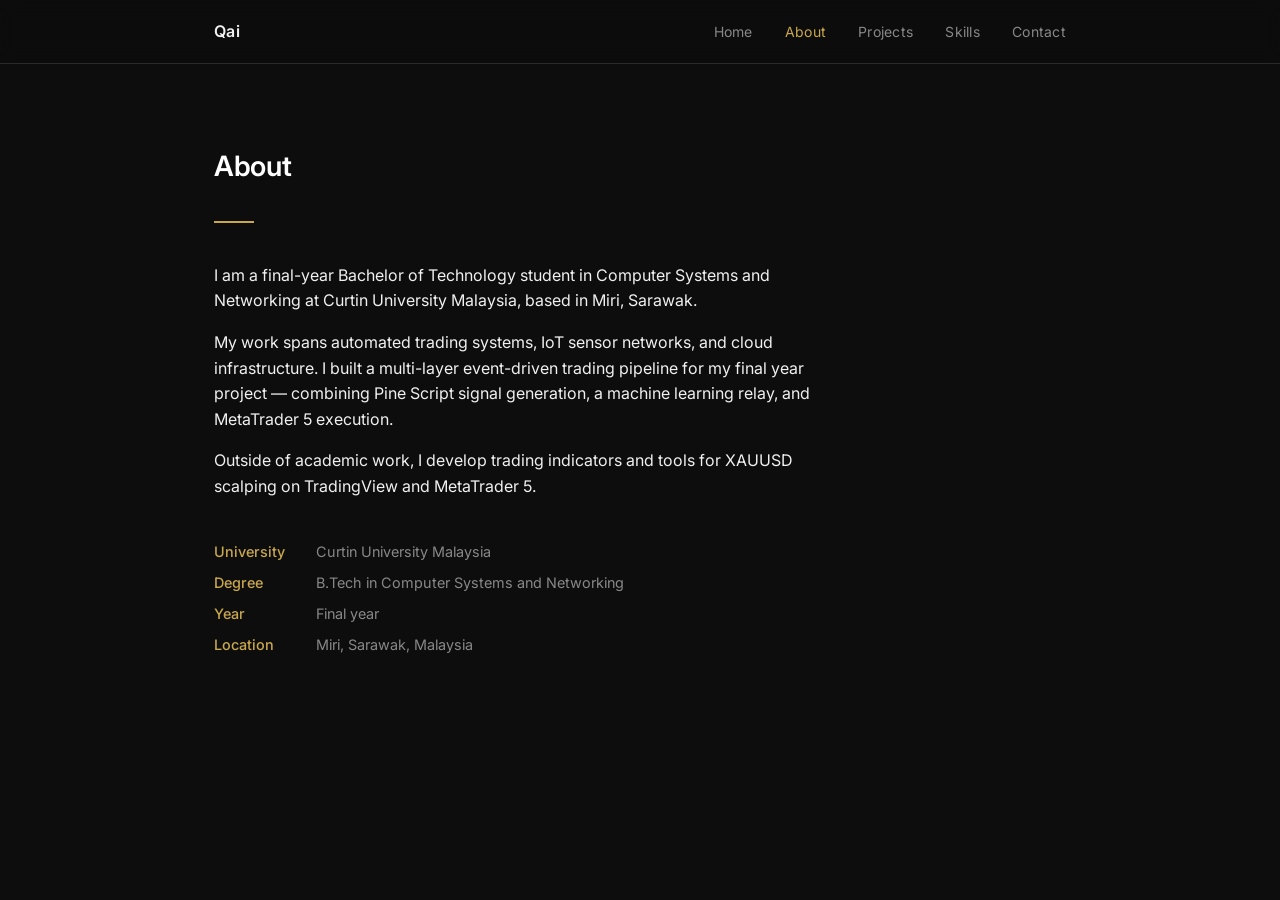
==== about.html @ 2ac7adb0 "feat: add JS behavior and all five HTML pages - main.js: page fade-in on load, active nav link highl" ====
<!DOCTYPE html>
<html lang="en">
<head>
  <meta charset="UTF-8">
  <meta name="viewport" content="width=device-width, initial-scale=1.0">
  <title>About — Qai</title>
  <link rel="stylesheet" href="css/style.css">
</head>
<body>
  <nav>
    <div class="container">
      <a href="index.html" class="nav-logo">Qai</a>
      <ul class="nav-links">
        <li><a href="index.html">Home</a></li>
        <li><a href="about.html">About</a></li>
        <li><a href="projects.html">Projects</a></li>
        <li><a href="skills.html">Skills</a></li>
        <li><a href="contact.html">Contact</a></li>
      </ul>
    </div>
  </nav>

  <main class="page">
    <div class="container">
      <h2>About</h2>
      <div class="divider"></div>
      <div class="about-content">
        <p>I am a final-year Bachelor of Technology student in Computer Systems and Networking at Curtin University Malaysia, based in Miri, Sarawak.</p>
        <p>My work spans automated trading systems, IoT sensor networks, and cloud infrastructure. I built a multi-layer event-driven trading pipeline for my final year project — combining Pine Script signal generation, a machine learning relay, and MetaTrader 5 execution.</p>
        <p>Outside of academic work, I develop trading indicators and tools for XAUUSD scalping on TradingView and MetaTrader 5.</p>

        <div class="about-meta">
          <div class="about-meta-item">
            <span class="about-meta-label">University</span>
            <span class="about-meta-value">Curtin University Malaysia</span>
          </div>
          <div class="about-meta-item">
            <span class="about-meta-label">Degree</span>
            <span class="about-meta-value">B.Tech in Computer Systems and Networking</span>
          </div>
          <div class="about-meta-item">
            <span class="about-meta-label">Year</span>
            <span class="about-meta-value">Final year</span>
          </div>
          <div class="about-meta-item">
            <span class="about-meta-label">Location</span>
            <span class="about-meta-value">Miri, Sarawak, Malaysia</span>
          </div>
        </div>
      </div>
    </div>
  </main>

  <script src="js/main.js"></script>
</body>
</html>
---- css/style.css ----
@import url('https://fonts.googleapis.com/css2?family=Inter:wght@300;400;500;600&display=swap');

:root {
  --bg: #0d0d0d;
  --bg-card: #1a1a1a;
  --text: #f0f0f0;
  --text-muted: #888888;
  --accent: #c9a84c;
  --border: #2a2a2a;
  --max-width: 900px;
  --nav-height: 64px;
}

*, *::before, *::after {
  box-sizing: border-box;
  margin: 0;
  padding: 0;
}

html {
  font-size: 16px;
  scroll-behavior: smooth;
}

body {
  background-color: var(--bg);
  color: var(--text);
  font-family: 'Inter', sans-serif;
  font-weight: 400;
  line-height: 1.6;
  min-height: 100vh;
  opacity: 0;
  transition: opacity 0.4s ease;
}

body.visible {
  opacity: 1;
}

/* Layout */
.container {
  max-width: var(--max-width);
  margin: 0 auto;
  padding: 0 24px;
}

/* Navigation */
nav {
  position: fixed;
  top: 0;
  left: 0;
  right: 0;
  height: var(--nav-height);
  background-color: rgba(13, 13, 13, 0.92);
  backdrop-filter: blur(8px);
  border-bottom: 1px solid var(--border);
  z-index: 100;
}

nav .container {
  height: 100%;
  display: flex;
  align-items: center;
  justify-content: space-between;
}

.nav-logo {
  font-size: 1rem;
  font-weight: 600;
  color: var(--text);
  text-decoration: none;
  letter-spacing: 0.02em;
}

.nav-links {
  display: flex;
  gap: 32px;
  list-style: none;
}

.nav-links a {
  color: var(--text-muted);
  text-decoration: none;
  font-size: 0.875rem;
  font-weight: 400;
  transition: color 0.2s ease;
  letter-spacing: 0.02em;
}

.nav-links a:hover,
.nav-links a.active {
  color: var(--accent);
}

/* Page wrapper */
.page {
  padding-top: calc(var(--nav-height) + 80px);
  padding-bottom: 80px;
}

/* Typography */
h1 {
  font-size: 2.5rem;
  font-weight: 600;
  line-height: 1.15;
  color: #ffffff;
  letter-spacing: -0.02em;
}

h2 {
  font-size: 1.75rem;
  font-weight: 600;
  color: #ffffff;
  letter-spacing: -0.01em;
  margin-bottom: 32px;
}

h3 {
  font-size: 1.1rem;
  font-weight: 500;
  color: #ffffff;
}

p {
  color: var(--text);
  font-size: 1rem;
}

.muted {
  color: var(--text-muted);
  font-size: 0.9rem;
}

/* Hero */
.hero {
  min-height: calc(100vh - var(--nav-height));
  display: flex;
  align-items: center;
  padding-top: var(--nav-height);
}

.hero-title {
  font-size: 3rem;
  font-weight: 600;
  color: #ffffff;
  letter-spacing: -0.03em;
  margin-bottom: 12px;
}

.hero-subtitle {
  font-size: 1.1rem;
  color: var(--accent);
  font-weight: 400;
  margin-bottom: 20px;
  letter-spacing: 0.01em;
}

.hero-tagline {
  font-size: 1rem;
  color: var(--text-muted);
  max-width: 520px;
  line-height: 1.7;
}

/* Project cards */
.cards-grid {
  display: grid;
  grid-template-columns: 1fr;
  gap: 24px;
}

.card {
  background: var(--bg-card);
  border: 1px solid var(--border);
  border-radius: 8px;
  padding: 28px 32px;
  transition: border-color 0.2s ease;
}

.card:hover {
  border-color: var(--accent);
}

.card-title {
  font-size: 1.1rem;
  font-weight: 500;
  color: #ffffff;
  margin-bottom: 12px;
}

.card-desc {
  color: var(--text-muted);
  font-size: 0.9rem;
  margin-bottom: 16px;
}

.card-bullets {
  list-style: none;
  margin-bottom: 20px;
}

.card-bullets li {
  color: var(--text);
  font-size: 0.875rem;
  padding: 3px 0;
  padding-left: 16px;
  position: relative;
}

.card-bullets li::before {
  content: '—';
  position: absolute;
  left: 0;
  color: var(--accent);
}

.tags {
  display: flex;
  flex-wrap: wrap;
  gap: 8px;
  margin-bottom: 20px;
}

.tag {
  background: rgba(201, 168, 76, 0.1);
  color: var(--accent);
  font-size: 0.75rem;
  font-weight: 500;
  padding: 3px 10px;
  border-radius: 4px;
  letter-spacing: 0.02em;
}

.card-link {
  color: var(--accent);
  font-size: 0.875rem;
  text-decoration: none;
  font-weight: 500;
  transition: opacity 0.2s ease;
}

.card-link:hover {
  opacity: 0.7;
}

.badge-private {
  color: var(--text-muted);
  font-size: 0.875rem;
  font-weight: 400;
}

/* Skills */
.skills-grid {
  display: grid;
  grid-template-columns: repeat(auto-fit, minmax(220px, 1fr));
  gap: 24px;
}

.skill-group {
  background: var(--bg-card);
  border: 1px solid var(--border);
  border-radius: 8px;
  padding: 24px;
}

.skill-group-title {
  font-size: 0.75rem;
  font-weight: 600;
  color: var(--accent);
  text-transform: uppercase;
  letter-spacing: 0.08em;
  margin-bottom: 16px;
}

.skill-list {
  list-style: none;
  display: flex;
  flex-direction: column;
  gap: 8px;
}

.skill-list li {
  color: var(--text);
  font-size: 0.9rem;
}

/* About */
.about-content {
  max-width: 640px;
}

.about-content p + p {
  margin-top: 16px;
}

.about-meta {
  margin-top: 40px;
  display: flex;
  flex-direction: column;
  gap: 8px;
}

.about-meta-item {
  display: flex;
  gap: 12px;
  font-size: 0.9rem;
}

.about-meta-label {
  color: var(--accent);
  font-weight: 500;
  min-width: 90px;
}

.about-meta-value {
  color: var(--text-muted);
}

/* Contact */
.contact-links {
  display: flex;
  flex-direction: column;
  gap: 16px;
  max-width: 400px;
}

.contact-link {
  display: flex;
  align-items: center;
  gap: 16px;
  padding: 20px 24px;
  background: var(--bg-card);
  border: 1px solid var(--border);
  border-radius: 8px;
  text-decoration: none;
  color: var(--text);
  font-size: 0.95rem;
  font-weight: 400;
  transition: border-color 0.2s ease, color 0.2s ease;
}

.contact-link:hover {
  border-color: var(--accent);
  color: var(--accent);
}

.contact-link-label {
  font-size: 0.75rem;
  color: var(--text-muted);
  display: block;
}

/* Divider */
.divider {
  width: 40px;
  height: 2px;
  background: var(--accent);
  margin-bottom: 40px;
}

/* Responsive */
@media (max-width: 600px) {
  .hero-title { font-size: 2rem; }
  h1 { font-size: 1.75rem; }
  .nav-links { gap: 20px; }
  .card { padding: 20px; }
}
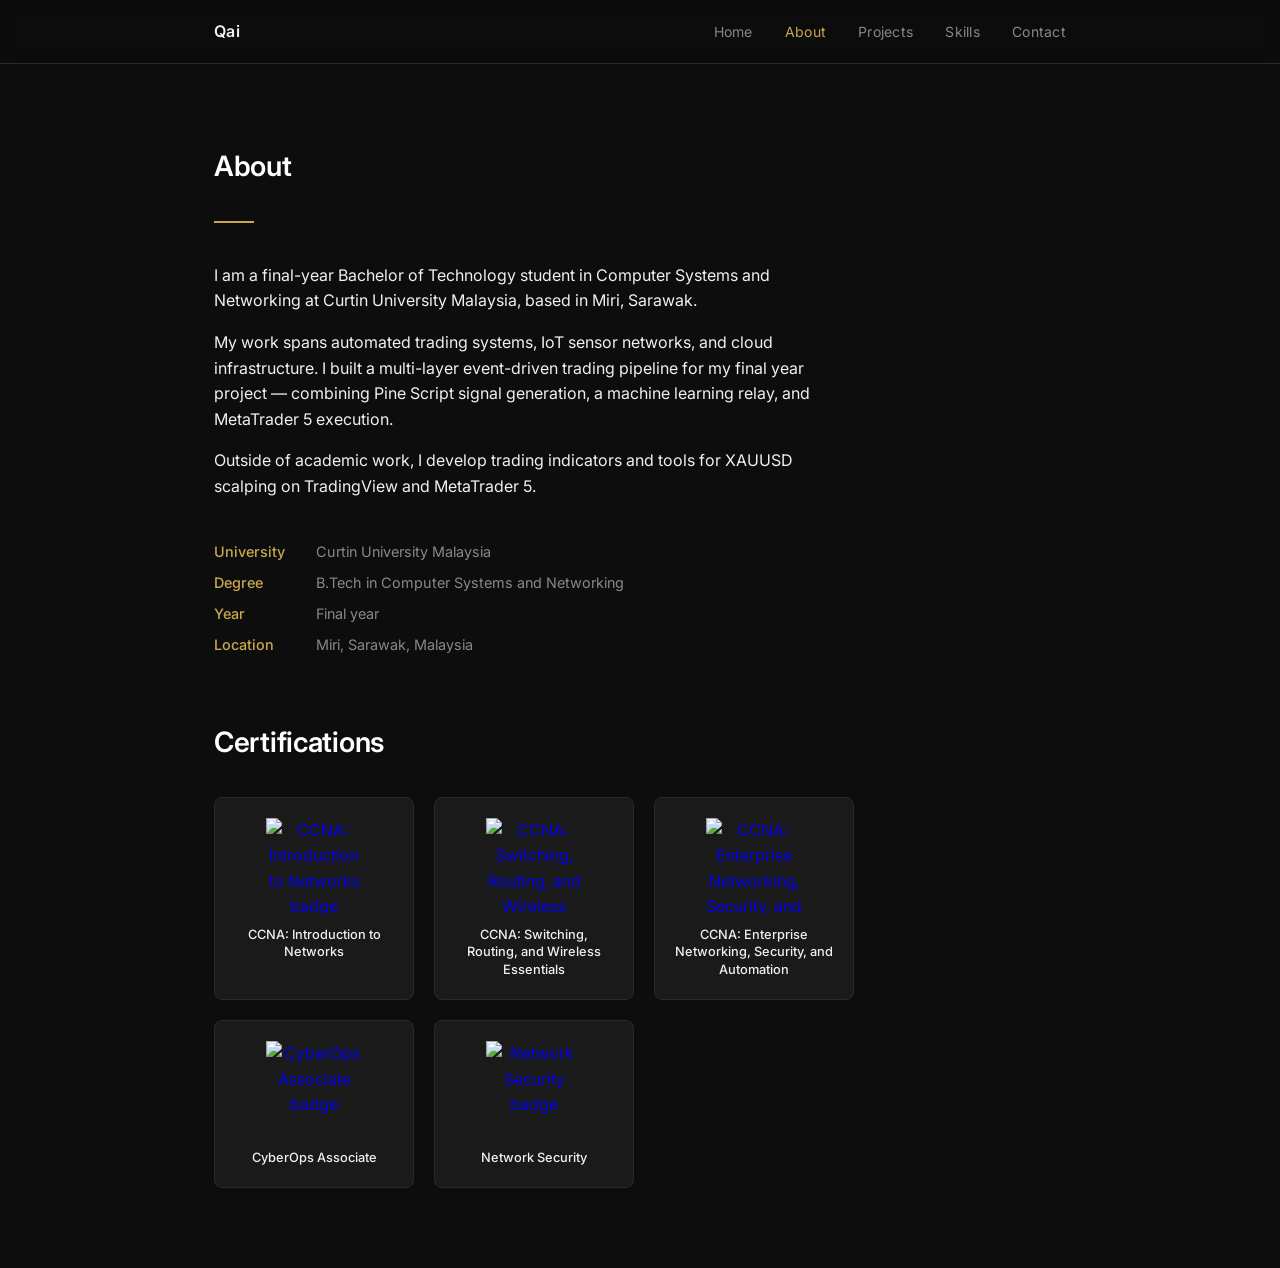
==== commit 3d48a431: "feat: add real contact links and Credly certification badges - contact.html: real GitHub (notqai) an" ====
--- a/about.html
+++ b/about.html
@@ -48,6 +48,36 @@
           </div>
         </div>
       </div>
+
+      <h2 class="certifications-heading">Certifications</h2>
+      <div class="badges-grid">
+
+        <a href="https://www.credly.com/badges/605ad7b3-b031-477c-809e-e0575ffff95d" target="_blank" rel="noopener" class="badge-card">
+          <img class="badge-img" src="https://images.credly.com/images/70d71df5-f3dc-4380-9b9d-f22513a70417/linkedin_thumb_CCNAITN__1_.png" alt="CCNA: Introduction to Networks badge">
+          <span class="badge-title">CCNA: Introduction to Networks</span>
+        </a>
+
+        <a href="https://www.credly.com/badges/d1e1beb0-4c73-46d5-8cb7-c5b21c7380fa" target="_blank" rel="noopener" class="badge-card">
+          <img class="badge-img" src="https://images.credly.com/images/f4ccdba9-dd65-4349-baad-8f05df116443/linkedin_thumb_CCNASRWE__1_.png" alt="CCNA: Switching, Routing, and Wireless Essentials badge">
+          <span class="badge-title">CCNA: Switching, Routing, and Wireless Essentials</span>
+        </a>
+
+        <a href="https://www.credly.com/badges/6c218c63-47a5-484f-8861-6ed5373c3f3c" target="_blank" rel="noopener" class="badge-card">
+          <img class="badge-img" src="https://images.credly.com/images/0a6d331e-8abf-4272-a949-33f754569a76/linkedin_thumb_CCNAENSA__1_.png" alt="CCNA: Enterprise Networking, Security, and Automation badge">
+          <span class="badge-title">CCNA: Enterprise Networking, Security, and Automation</span>
+        </a>
+
+        <a href="https://www.credly.com/badges/364d8715-7e3f-4d77-967d-59cb929838e8" target="_blank" rel="noopener" class="badge-card">
+          <img class="badge-img" src="https://images.credly.com/images/53f37f83-04a1-4935-9b1e-21a99cc6e1b2/linkedin_thumb_CyberOpsAssoc.png" alt="CyberOps Associate badge">
+          <span class="badge-title">CyberOps Associate</span>
+        </a>
+
+        <a href="https://www.credly.com/badges/d5323909-1aa7-4999-96c5-442b8988cf72" target="_blank" rel="noopener" class="badge-card">
+          <img class="badge-img" src="https://images.credly.com/images/f7387386-553c-4be5-b3f3-077f78152f31/linkedin_thumb_Network_Security.png" alt="Network Security badge">
+          <span class="badge-title">Network Security</span>
+        </a>
+
+      </div>
     </div>
   </main>
 
--- a/css/style.css
+++ b/css/style.css
@@ -316,6 +316,49 @@
   color: var(--text-muted);
 }
 
+.certifications-heading {
+  margin-top: 64px;
+  margin-bottom: 32px;
+}
+
+.badges-grid {
+  display: grid;
+  grid-template-columns: repeat(auto-fit, minmax(200px, 1fr));
+  gap: 20px;
+  max-width: 640px;
+}
+
+.badge-card {
+  display: flex;
+  flex-direction: column;
+  align-items: center;
+  gap: 12px;
+  padding: 20px;
+  background: var(--bg-card);
+  border: 1px solid var(--border);
+  border-radius: 8px;
+  text-decoration: none;
+  text-align: center;
+  transition: border-color 0.2s ease;
+}
+
+.badge-card:hover {
+  border-color: var(--accent);
+}
+
+.badge-img {
+  width: 96px;
+  height: 96px;
+  object-fit: contain;
+}
+
+.badge-title {
+  color: var(--text);
+  font-size: 0.8rem;
+  font-weight: 500;
+  line-height: 1.4;
+}
+
 /* Contact */
 .contact-links {
   display: flex;
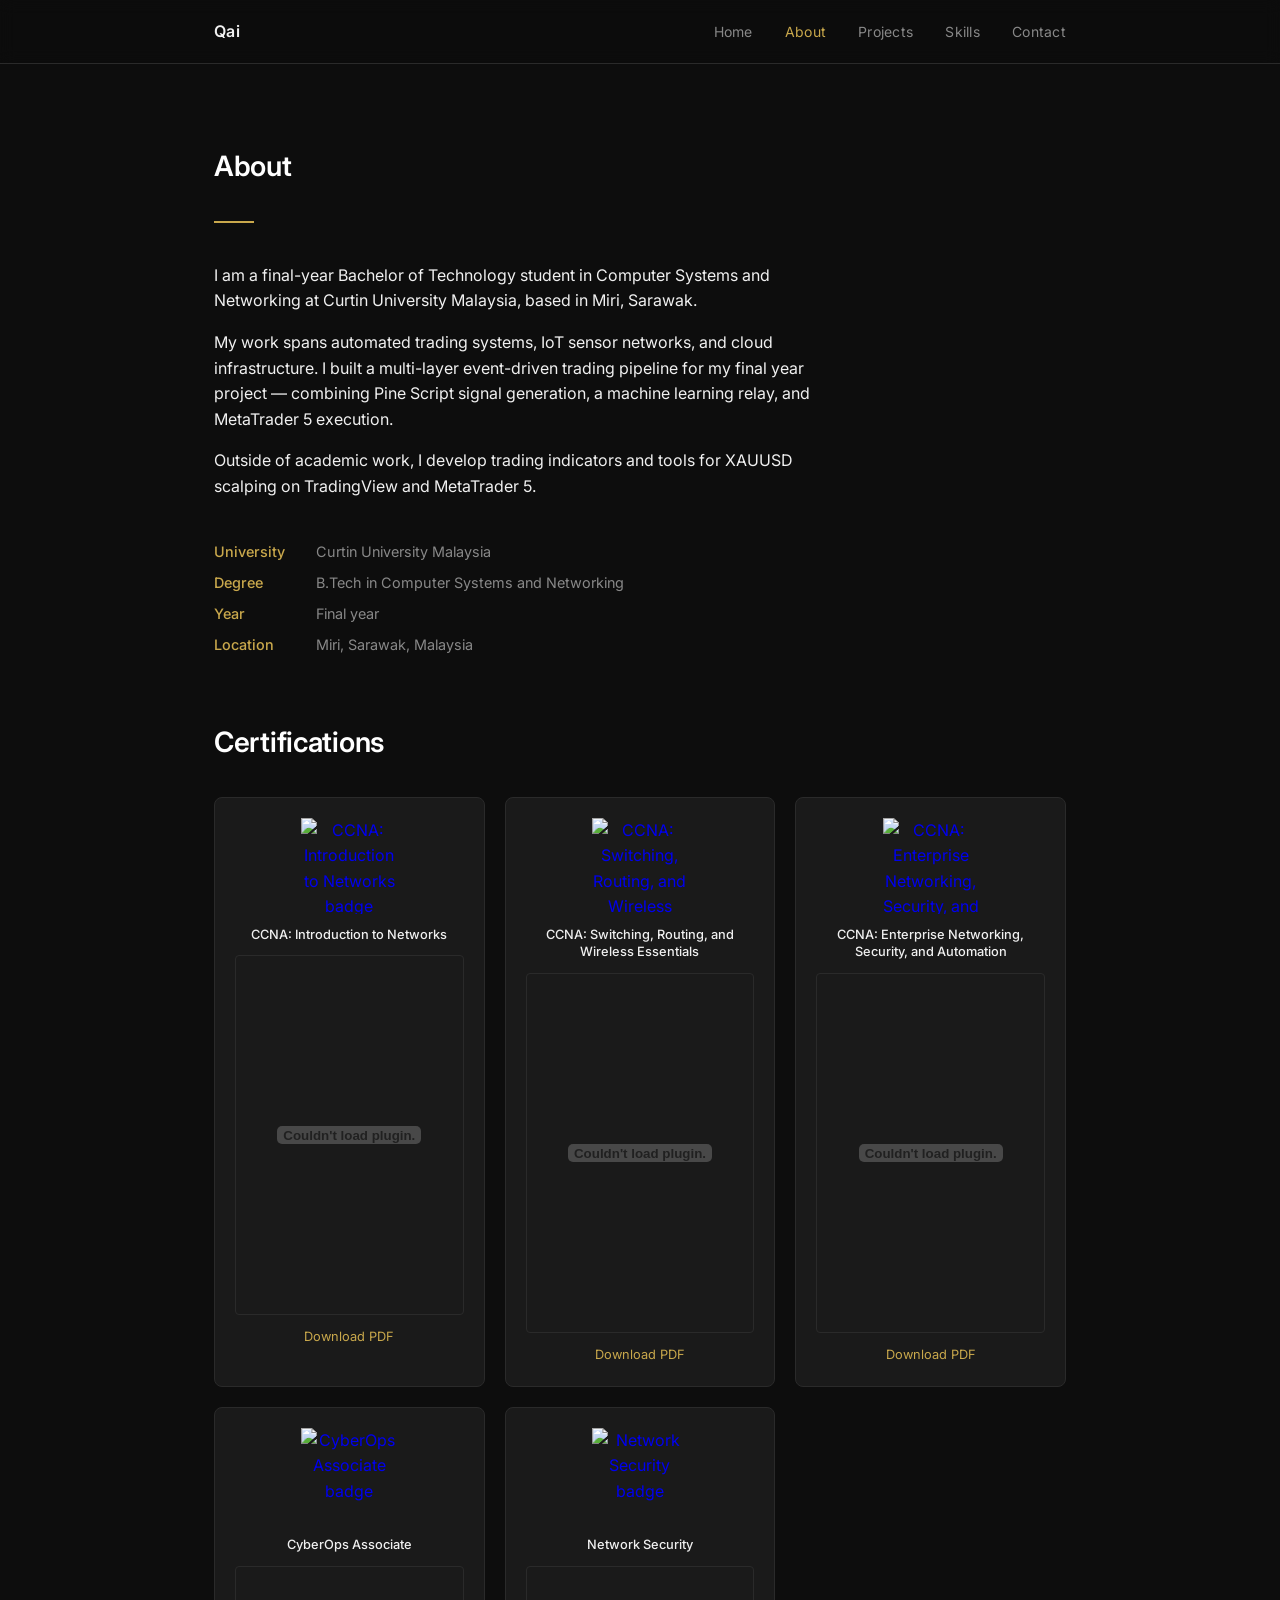
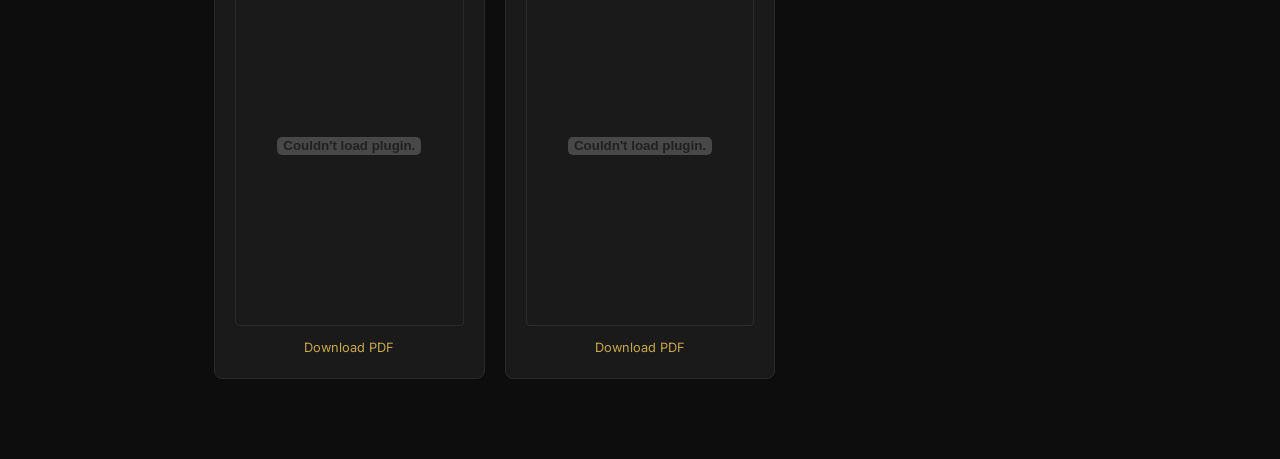
==== commit 958833de: "feat: embed certificate PDFs under each certification badge Each badge now shows an inline PDF previ" ====
--- a/about.html
+++ b/about.html
@@ -52,30 +52,50 @@
       <h2 class="certifications-heading">Certifications</h2>
       <div class="badges-grid">
 
-        <a href="https://www.credly.com/badges/605ad7b3-b031-477c-809e-e0575ffff95d" target="_blank" rel="noopener" class="badge-card">
-          <img class="badge-img" src="https://images.credly.com/images/70d71df5-f3dc-4380-9b9d-f22513a70417/linkedin_thumb_CCNAITN__1_.png" alt="CCNA: Introduction to Networks badge">
-          <span class="badge-title">CCNA: Introduction to Networks</span>
-        </a>
+        <div class="badge-card">
+          <a href="https://www.credly.com/badges/605ad7b3-b031-477c-809e-e0575ffff95d" target="_blank" rel="noopener">
+            <img class="badge-img" src="https://images.credly.com/images/70d71df5-f3dc-4380-9b9d-f22513a70417/linkedin_thumb_CCNAITN__1_.png" alt="CCNA: Introduction to Networks badge">
+            <span class="badge-title">CCNA: Introduction to Networks</span>
+          </a>
+          <embed class="cert-embed" src="assets/certificates/ccna-introduction-to-networks.pdf" type="application/pdf">
+          <a class="cert-download" href="assets/certificates/ccna-introduction-to-networks.pdf" target="_blank" rel="noopener">Download PDF</a>
+        </div>
 
-        <a href="https://www.credly.com/badges/d1e1beb0-4c73-46d5-8cb7-c5b21c7380fa" target="_blank" rel="noopener" class="badge-card">
-          <img class="badge-img" src="https://images.credly.com/images/f4ccdba9-dd65-4349-baad-8f05df116443/linkedin_thumb_CCNASRWE__1_.png" alt="CCNA: Switching, Routing, and Wireless Essentials badge">
-          <span class="badge-title">CCNA: Switching, Routing, and Wireless Essentials</span>
-        </a>
+        <div class="badge-card">
+          <a href="https://www.credly.com/badges/d1e1beb0-4c73-46d5-8cb7-c5b21c7380fa" target="_blank" rel="noopener">
+            <img class="badge-img" src="https://images.credly.com/images/f4ccdba9-dd65-4349-baad-8f05df116443/linkedin_thumb_CCNASRWE__1_.png" alt="CCNA: Switching, Routing, and Wireless Essentials badge">
+            <span class="badge-title">CCNA: Switching, Routing, and Wireless Essentials</span>
+          </a>
+          <embed class="cert-embed" src="assets/certificates/ccna-switching-routing-wireless-essentials.pdf" type="application/pdf">
+          <a class="cert-download" href="assets/certificates/ccna-switching-routing-wireless-essentials.pdf" target="_blank" rel="noopener">Download PDF</a>
+        </div>
 
-        <a href="https://www.credly.com/badges/6c218c63-47a5-484f-8861-6ed5373c3f3c" target="_blank" rel="noopener" class="badge-card">
-          <img class="badge-img" src="https://images.credly.com/images/0a6d331e-8abf-4272-a949-33f754569a76/linkedin_thumb_CCNAENSA__1_.png" alt="CCNA: Enterprise Networking, Security, and Automation badge">
-          <span class="badge-title">CCNA: Enterprise Networking, Security, and Automation</span>
-        </a>
+        <div class="badge-card">
+          <a href="https://www.credly.com/badges/6c218c63-47a5-484f-8861-6ed5373c3f3c" target="_blank" rel="noopener">
+            <img class="badge-img" src="https://images.credly.com/images/0a6d331e-8abf-4272-a949-33f754569a76/linkedin_thumb_CCNAENSA__1_.png" alt="CCNA: Enterprise Networking, Security, and Automation badge">
+            <span class="badge-title">CCNA: Enterprise Networking, Security, and Automation</span>
+          </a>
+          <embed class="cert-embed" src="assets/certificates/ccna-enterprise-networking-security-automation.pdf" type="application/pdf">
+          <a class="cert-download" href="assets/certificates/ccna-enterprise-networking-security-automation.pdf" target="_blank" rel="noopener">Download PDF</a>
+        </div>
 
-        <a href="https://www.credly.com/badges/364d8715-7e3f-4d77-967d-59cb929838e8" target="_blank" rel="noopener" class="badge-card">
-          <img class="badge-img" src="https://images.credly.com/images/53f37f83-04a1-4935-9b1e-21a99cc6e1b2/linkedin_thumb_CyberOpsAssoc.png" alt="CyberOps Associate badge">
-          <span class="badge-title">CyberOps Associate</span>
-        </a>
+        <div class="badge-card">
+          <a href="https://www.credly.com/badges/364d8715-7e3f-4d77-967d-59cb929838e8" target="_blank" rel="noopener">
+            <img class="badge-img" src="https://images.credly.com/images/53f37f83-04a1-4935-9b1e-21a99cc6e1b2/linkedin_thumb_CyberOpsAssoc.png" alt="CyberOps Associate badge">
+            <span class="badge-title">CyberOps Associate</span>
+          </a>
+          <embed class="cert-embed" src="assets/certificates/cyberops-associate.pdf" type="application/pdf">
+          <a class="cert-download" href="assets/certificates/cyberops-associate.pdf" target="_blank" rel="noopener">Download PDF</a>
+        </div>
 
-        <a href="https://www.credly.com/badges/d5323909-1aa7-4999-96c5-442b8988cf72" target="_blank" rel="noopener" class="badge-card">
-          <img class="badge-img" src="https://images.credly.com/images/f7387386-553c-4be5-b3f3-077f78152f31/linkedin_thumb_Network_Security.png" alt="Network Security badge">
-          <span class="badge-title">Network Security</span>
-        </a>
+        <div class="badge-card">
+          <a href="https://www.credly.com/badges/d5323909-1aa7-4999-96c5-442b8988cf72" target="_blank" rel="noopener">
+            <img class="badge-img" src="https://images.credly.com/images/f7387386-553c-4be5-b3f3-077f78152f31/linkedin_thumb_Network_Security.png" alt="Network Security badge">
+            <span class="badge-title">Network Security</span>
+          </a>
+          <embed class="cert-embed" src="assets/certificates/network-security.pdf" type="application/pdf">
+          <a class="cert-download" href="assets/certificates/network-security.pdf" target="_blank" rel="noopener">Download PDF</a>
+        </div>
 
       </div>
     </div>
--- a/css/style.css
+++ b/css/style.css
@@ -323,9 +323,8 @@
 
 .badges-grid {
   display: grid;
-  grid-template-columns: repeat(auto-fit, minmax(200px, 1fr));
+  grid-template-columns: repeat(auto-fit, minmax(260px, 1fr));
   gap: 20px;
-  max-width: 640px;
 }
 
 .badge-card {
@@ -337,19 +336,43 @@
   background: var(--bg-card);
   border: 1px solid var(--border);
   border-radius: 8px;
-  text-decoration: none;
   text-align: center;
   transition: border-color 0.2s ease;
 }
 
 .badge-card:hover {
   border-color: var(--accent);
+}
+
+.badge-card a {
+  display: flex;
+  flex-direction: column;
+  align-items: center;
+  gap: 12px;
+  text-decoration: none;
 }
 
 .badge-img {
   width: 96px;
   height: 96px;
   object-fit: contain;
+}
+
+.cert-embed {
+  width: 100%;
+  height: 360px;
+  border: 1px solid var(--border);
+  border-radius: 4px;
+}
+
+.cert-download {
+  color: var(--accent);
+  font-size: 0.8rem;
+  text-decoration: none;
+}
+
+.cert-download:hover {
+  opacity: 0.7;
 }
 
 .badge-title {
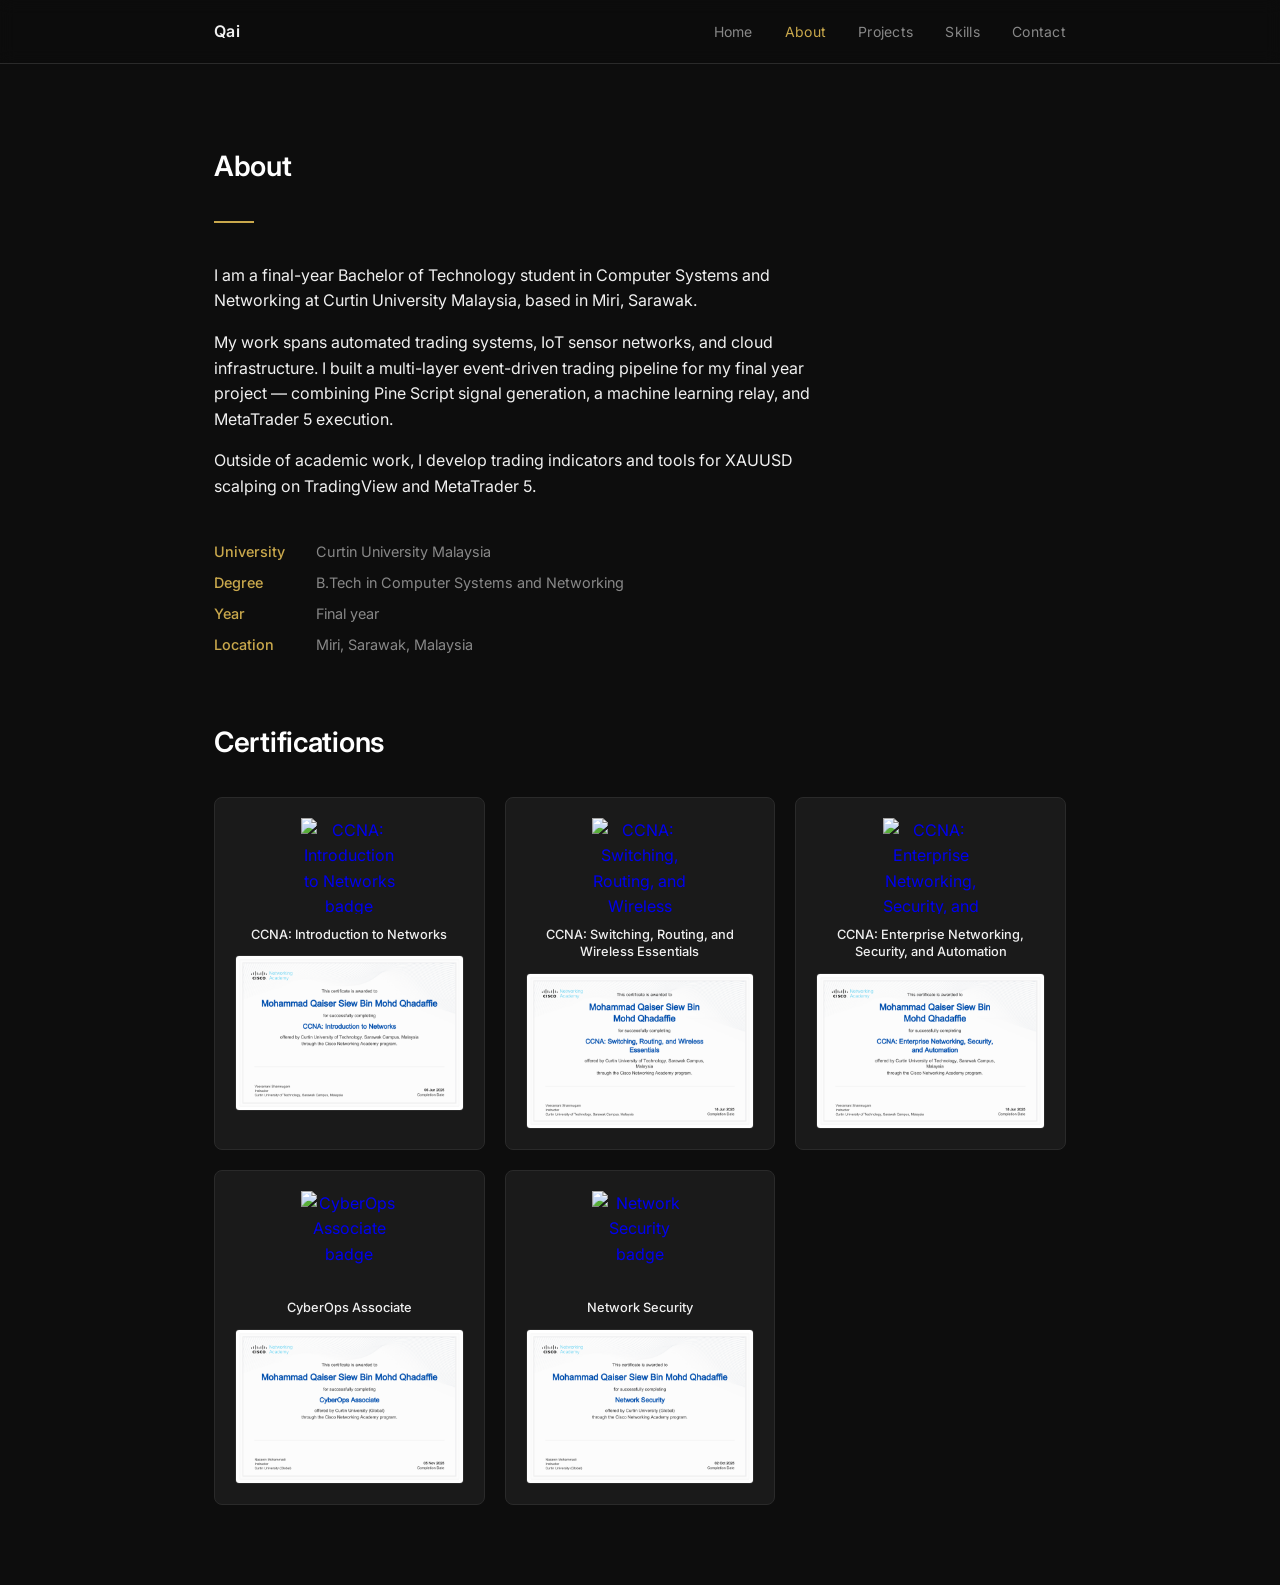
==== commit c5d99f77: "fix: replace broken PDF embeds with certificate preview images <embed type="application/pdf"> failed" ====
--- a/about.html
+++ b/about.html
@@ -53,48 +53,53 @@
       <div class="badges-grid">
 
         <div class="badge-card">
-          <a href="https://www.credly.com/badges/605ad7b3-b031-477c-809e-e0575ffff95d" target="_blank" rel="noopener">
+          <a href="https://www.credly.com/badges/605ad7b3-b031-477c-809e-e0575ffff95d" target="_blank" rel="noopener" class="badge-head">
             <img class="badge-img" src="https://images.credly.com/images/70d71df5-f3dc-4380-9b9d-f22513a70417/linkedin_thumb_CCNAITN__1_.png" alt="CCNA: Introduction to Networks badge">
             <span class="badge-title">CCNA: Introduction to Networks</span>
           </a>
-          <embed class="cert-embed" src="assets/certificates/ccna-introduction-to-networks.pdf" type="application/pdf">
-          <a class="cert-download" href="assets/certificates/ccna-introduction-to-networks.pdf" target="_blank" rel="noopener">Download PDF</a>
+          <a class="cert-preview-link" href="assets/certificates/ccna-introduction-to-networks.pdf" target="_blank" rel="noopener">
+            <img class="cert-preview" src="assets/certificates/ccna-introduction-to-networks-preview.png" alt="CCNA: Introduction to Networks certificate">
+          </a>
         </div>
 
         <div class="badge-card">
-          <a href="https://www.credly.com/badges/d1e1beb0-4c73-46d5-8cb7-c5b21c7380fa" target="_blank" rel="noopener">
+          <a href="https://www.credly.com/badges/d1e1beb0-4c73-46d5-8cb7-c5b21c7380fa" target="_blank" rel="noopener" class="badge-head">
             <img class="badge-img" src="https://images.credly.com/images/f4ccdba9-dd65-4349-baad-8f05df116443/linkedin_thumb_CCNASRWE__1_.png" alt="CCNA: Switching, Routing, and Wireless Essentials badge">
             <span class="badge-title">CCNA: Switching, Routing, and Wireless Essentials</span>
           </a>
-          <embed class="cert-embed" src="assets/certificates/ccna-switching-routing-wireless-essentials.pdf" type="application/pdf">
-          <a class="cert-download" href="assets/certificates/ccna-switching-routing-wireless-essentials.pdf" target="_blank" rel="noopener">Download PDF</a>
+          <a class="cert-preview-link" href="assets/certificates/ccna-switching-routing-wireless-essentials.pdf" target="_blank" rel="noopener">
+            <img class="cert-preview" src="assets/certificates/ccna-switching-routing-wireless-essentials-preview.png" alt="CCNA: Switching, Routing, and Wireless Essentials certificate">
+          </a>
         </div>
 
         <div class="badge-card">
-          <a href="https://www.credly.com/badges/6c218c63-47a5-484f-8861-6ed5373c3f3c" target="_blank" rel="noopener">
+          <a href="https://www.credly.com/badges/6c218c63-47a5-484f-8861-6ed5373c3f3c" target="_blank" rel="noopener" class="badge-head">
             <img class="badge-img" src="https://images.credly.com/images/0a6d331e-8abf-4272-a949-33f754569a76/linkedin_thumb_CCNAENSA__1_.png" alt="CCNA: Enterprise Networking, Security, and Automation badge">
             <span class="badge-title">CCNA: Enterprise Networking, Security, and Automation</span>
           </a>
-          <embed class="cert-embed" src="assets/certificates/ccna-enterprise-networking-security-automation.pdf" type="application/pdf">
-          <a class="cert-download" href="assets/certificates/ccna-enterprise-networking-security-automation.pdf" target="_blank" rel="noopener">Download PDF</a>
+          <a class="cert-preview-link" href="assets/certificates/ccna-enterprise-networking-security-automation.pdf" target="_blank" rel="noopener">
+            <img class="cert-preview" src="assets/certificates/ccna-enterprise-networking-security-automation-preview.png" alt="CCNA: Enterprise Networking, Security, and Automation certificate">
+          </a>
         </div>
 
         <div class="badge-card">
-          <a href="https://www.credly.com/badges/364d8715-7e3f-4d77-967d-59cb929838e8" target="_blank" rel="noopener">
+          <a href="https://www.credly.com/badges/364d8715-7e3f-4d77-967d-59cb929838e8" target="_blank" rel="noopener" class="badge-head">
             <img class="badge-img" src="https://images.credly.com/images/53f37f83-04a1-4935-9b1e-21a99cc6e1b2/linkedin_thumb_CyberOpsAssoc.png" alt="CyberOps Associate badge">
             <span class="badge-title">CyberOps Associate</span>
           </a>
-          <embed class="cert-embed" src="assets/certificates/cyberops-associate.pdf" type="application/pdf">
-          <a class="cert-download" href="assets/certificates/cyberops-associate.pdf" target="_blank" rel="noopener">Download PDF</a>
+          <a class="cert-preview-link" href="assets/certificates/cyberops-associate.pdf" target="_blank" rel="noopener">
+            <img class="cert-preview" src="assets/certificates/cyberops-associate-preview.png" alt="CyberOps Associate certificate">
+          </a>
         </div>
 
         <div class="badge-card">
-          <a href="https://www.credly.com/badges/d5323909-1aa7-4999-96c5-442b8988cf72" target="_blank" rel="noopener">
+          <a href="https://www.credly.com/badges/d5323909-1aa7-4999-96c5-442b8988cf72" target="_blank" rel="noopener" class="badge-head">
             <img class="badge-img" src="https://images.credly.com/images/f7387386-553c-4be5-b3f3-077f78152f31/linkedin_thumb_Network_Security.png" alt="Network Security badge">
             <span class="badge-title">Network Security</span>
           </a>
-          <embed class="cert-embed" src="assets/certificates/network-security.pdf" type="application/pdf">
-          <a class="cert-download" href="assets/certificates/network-security.pdf" target="_blank" rel="noopener">Download PDF</a>
+          <a class="cert-preview-link" href="assets/certificates/network-security.pdf" target="_blank" rel="noopener">
+            <img class="cert-preview" src="assets/certificates/network-security-preview.png" alt="Network Security certificate">
+          </a>
         </div>
 
       </div>
--- a/css/style.css
+++ b/css/style.css
@@ -344,7 +344,7 @@
   border-color: var(--accent);
 }
 
-.badge-card a {
+.badge-head {
   display: flex;
   flex-direction: column;
   align-items: center;
@@ -358,21 +358,21 @@
   object-fit: contain;
 }
 
-.cert-embed {
+.cert-preview-link {
+  display: block;
   width: 100%;
-  height: 360px;
+}
+
+.cert-preview {
+  width: 100%;
+  display: block;
   border: 1px solid var(--border);
   border-radius: 4px;
-}
-
-.cert-download {
-  color: var(--accent);
-  font-size: 0.8rem;
-  text-decoration: none;
-}
-
-.cert-download:hover {
-  opacity: 0.7;
+  transition: border-color 0.2s ease;
+}
+
+.cert-preview-link:hover .cert-preview {
+  border-color: var(--accent);
 }
 
 .badge-title {
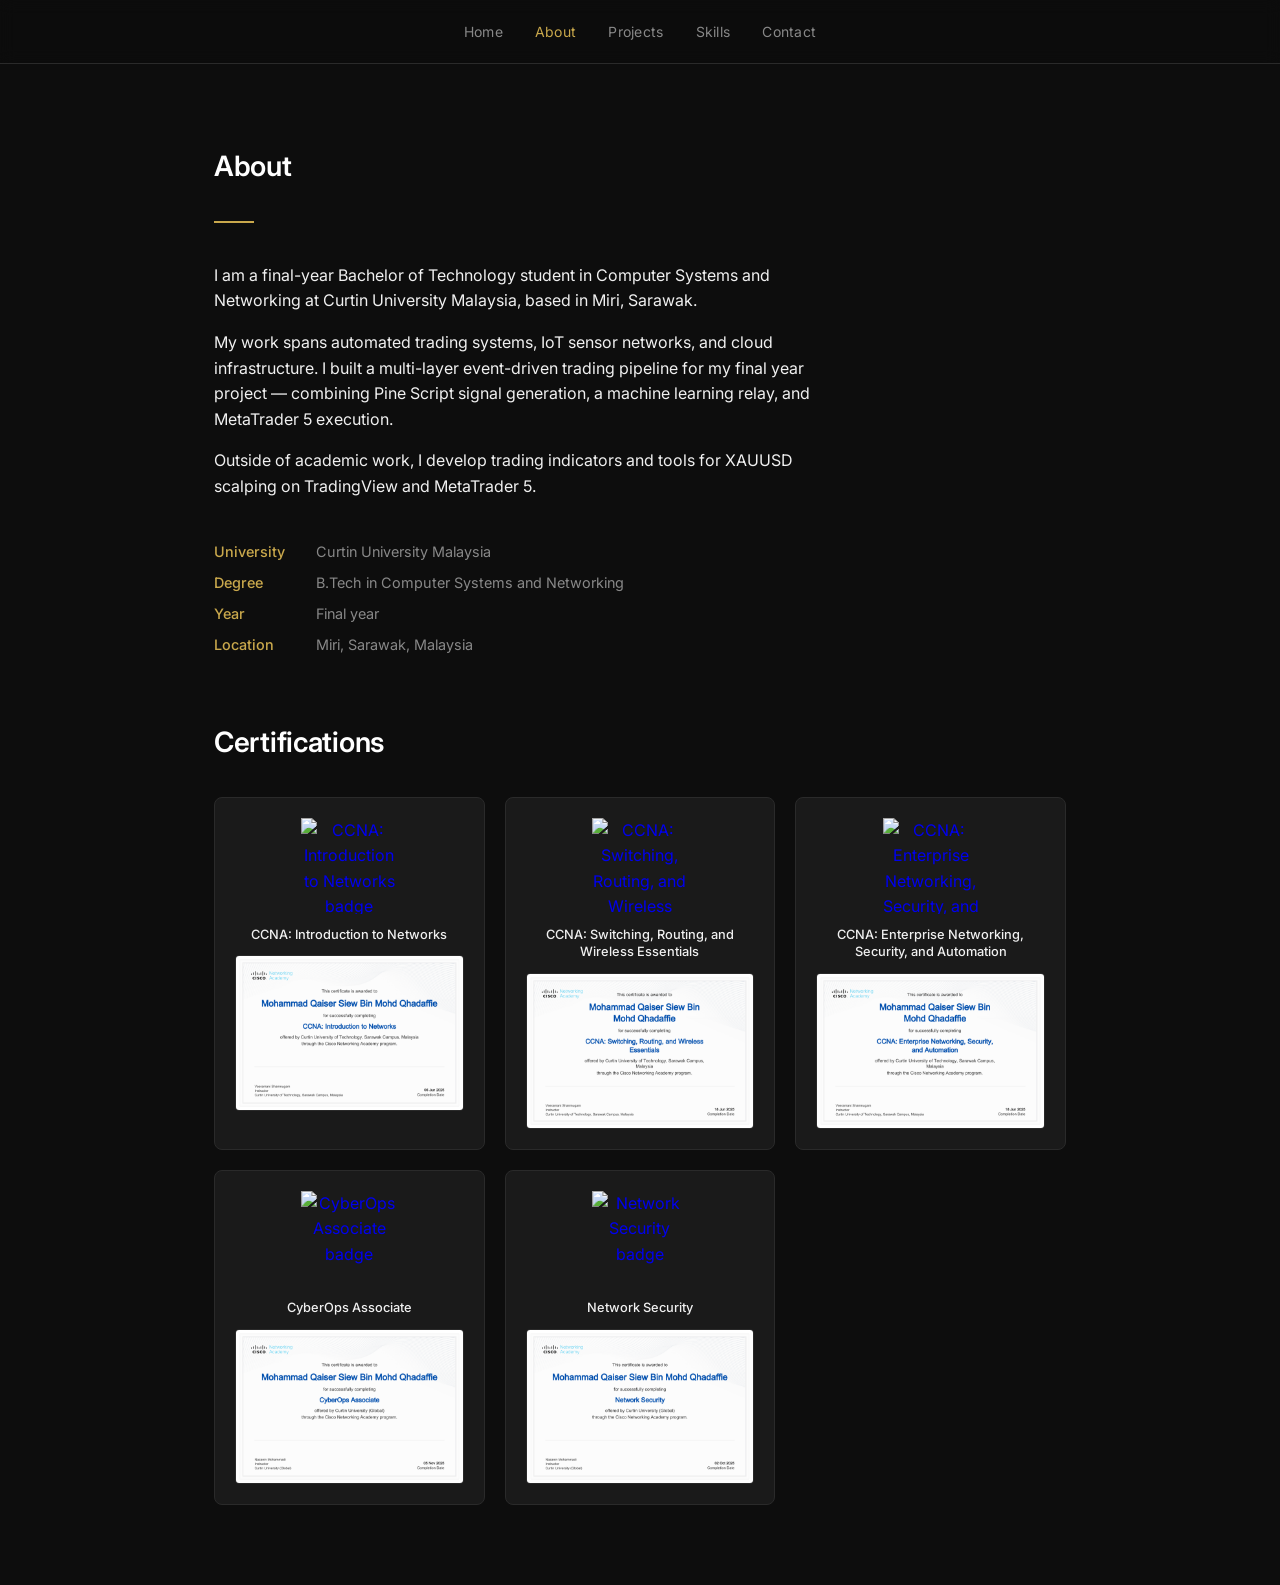
==== commit 6f1fbe6c: "style: remove nav logo and center nav links Simplifies the header to just the five centered nav link" ====
--- a/about.html
+++ b/about.html
@@ -9,7 +9,6 @@
 <body>
   <nav>
     <div class="container">
-      <a href="index.html" class="nav-logo">Qai</a>
       <ul class="nav-links">
         <li><a href="index.html">Home</a></li>
         <li><a href="about.html">About</a></li>
--- a/css/style.css
+++ b/css/style.css
@@ -61,15 +61,7 @@
   height: 100%;
   display: flex;
   align-items: center;
-  justify-content: space-between;
-}
-
-.nav-logo {
-  font-size: 1rem;
-  font-weight: 600;
-  color: var(--text);
-  text-decoration: none;
-  letter-spacing: 0.02em;
+  justify-content: center;
 }
 
 .nav-links {
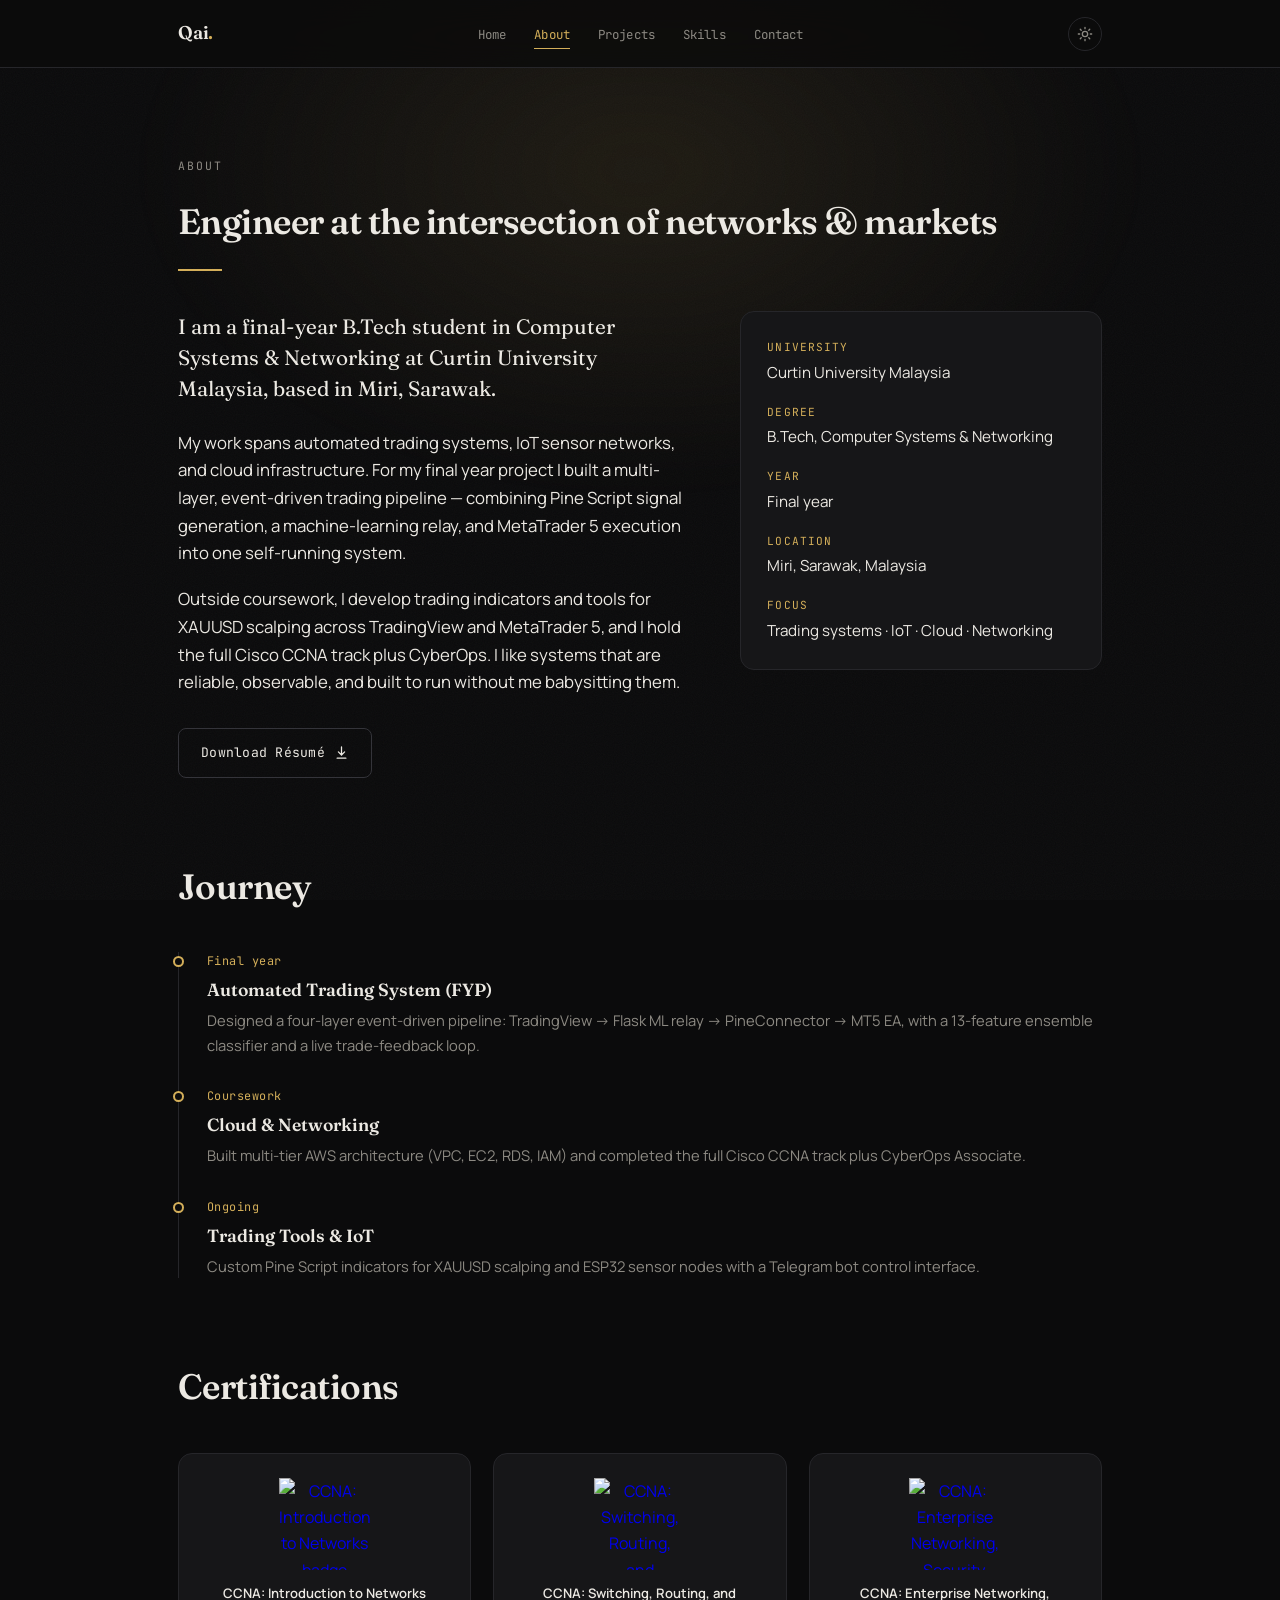
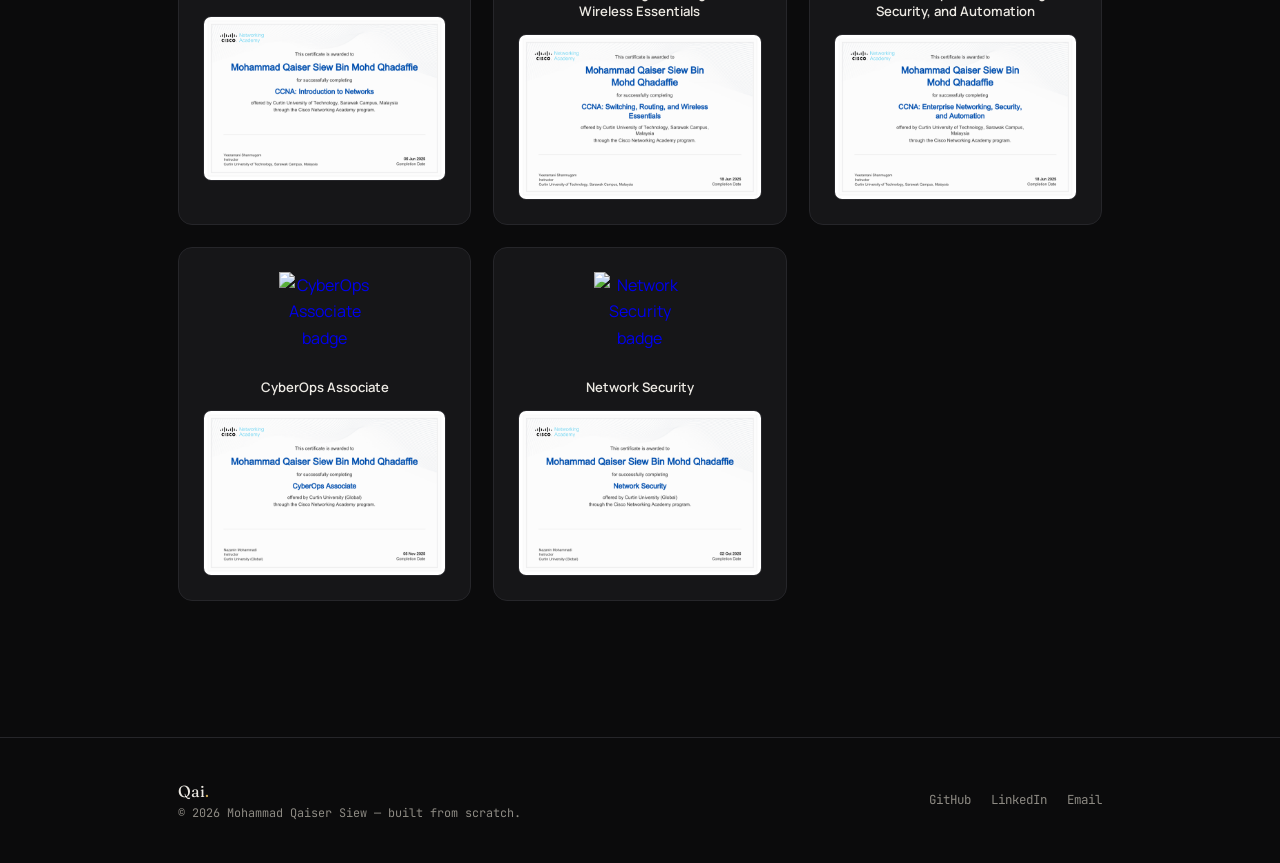
==== commit 81b34d51: "feat: redesign portfolio with editorial-terminal aesthetic - New visual identity: Fraunces + Manrope" ====
--- a/about.html
+++ b/about.html
@@ -1,14 +1,21 @@
 <!DOCTYPE html>
-<html lang="en">
+<html lang="en" data-theme="dark">
 <head>
   <meta charset="UTF-8">
   <meta name="viewport" content="width=device-width, initial-scale=1.0">
-  <title>About — Qai</title>
+  <title>About — Mohammad Qaiser Siew</title>
+  <meta name="description" content="About Mohammad Qaiser Siew: final-year Computer Systems &amp; Networking student at Curtin University Malaysia, with Cisco certifications and a background in trading systems and IoT.">
+  <meta property="og:title" content="About — Mohammad Qaiser Siew">
+  <meta property="og:description" content="Final-year CS &amp; Networking student at Curtin University Malaysia.">
+  <meta name="twitter:card" content="summary">
+  <link rel="icon" type="image/svg+xml" href="favicon.svg">
   <link rel="stylesheet" href="css/style.css">
+  <script>(function(){try{var t=localStorage.getItem('theme');if(t)document.documentElement.setAttribute('data-theme',t);}catch(e){}})();</script>
 </head>
 <body>
   <nav>
     <div class="container">
+      <a href="index.html" class="nav-brand">Qai<span class="dot">.</span></a>
       <ul class="nav-links">
         <li><a href="index.html">Home</a></li>
         <li><a href="about.html">About</a></li>
@@ -16,42 +23,66 @@
         <li><a href="skills.html">Skills</a></li>
         <li><a href="contact.html">Contact</a></li>
       </ul>
+      <button class="theme-toggle" aria-label="Toggle theme">
+        <svg class="icon-sun" viewBox="0 0 24 24" fill="none" stroke="currentColor" stroke-width="2" stroke-linecap="round"><circle cx="12" cy="12" r="4"/><path d="M12 2v2M12 20v2M4.9 4.9l1.4 1.4M17.7 17.7l1.4 1.4M2 12h2M20 12h2M4.9 19.1l1.4-1.4M17.7 6.3l1.4-1.4"/></svg>
+        <svg class="icon-moon" viewBox="0 0 24 24" fill="none" stroke="currentColor" stroke-width="2" stroke-linecap="round"><path d="M21 12.8A9 9 0 1 1 11.2 3a7 7 0 0 0 9.8 9.8z"/></svg>
+      </button>
     </div>
   </nav>
 
   <main class="page">
     <div class="container">
-      <h2>About</h2>
-      <div class="divider"></div>
-      <div class="about-content">
-        <p>I am a final-year Bachelor of Technology student in Computer Systems and Networking at Curtin University Malaysia, based in Miri, Sarawak.</p>
-        <p>My work spans automated trading systems, IoT sensor networks, and cloud infrastructure. I built a multi-layer event-driven trading pipeline for my final year project — combining Pine Script signal generation, a machine learning relay, and MetaTrader 5 execution.</p>
-        <p>Outside of academic work, I develop trading indicators and tools for XAUUSD scalping on TradingView and MetaTrader 5.</p>
+      <div class="section-head reveal">
+        <p class="eyebrow">About</p>
+        <h2>Engineer at the intersection of networks &amp; markets</h2>
+        <div class="divider"></div>
+      </div>
 
-        <div class="about-meta">
-          <div class="about-meta-item">
-            <span class="about-meta-label">University</span>
-            <span class="about-meta-value">Curtin University Malaysia</span>
+      <div class="about-grid">
+        <div class="about-content reveal" data-delay="1">
+          <p class="lead">I am a final-year B.Tech student in Computer Systems &amp; Networking at Curtin University Malaysia, based in Miri, Sarawak.</p>
+          <p>My work spans automated trading systems, IoT sensor networks, and cloud infrastructure. For my final year project I built a multi-layer, event-driven trading pipeline — combining Pine Script signal generation, a machine-learning relay, and MetaTrader 5 execution into one self-running system.</p>
+          <p>Outside coursework, I develop trading indicators and tools for XAUUSD scalping across TradingView and MetaTrader 5, and I hold the full Cisco CCNA track plus CyberOps. I like systems that are reliable, observable, and built to run without me babysitting them.</p>
+
+          <div class="hero-actions" style="margin-top:32px;margin-bottom:0;">
+            <a href="assets/resume.pdf" target="_blank" rel="noopener" class="btn btn-ghost">Download Résumé
+              <svg viewBox="0 0 24 24" fill="none" stroke="currentColor" stroke-width="2" stroke-linecap="round"><path d="M12 3v12M7 11l5 5 5-5M5 21h14"/></svg>
+            </a>
           </div>
-          <div class="about-meta-item">
-            <span class="about-meta-label">Degree</span>
-            <span class="about-meta-value">B.Tech in Computer Systems and Networking</span>
-          </div>
-          <div class="about-meta-item">
-            <span class="about-meta-label">Year</span>
-            <span class="about-meta-value">Final year</span>
-          </div>
-          <div class="about-meta-item">
-            <span class="about-meta-label">Location</span>
-            <span class="about-meta-value">Miri, Sarawak, Malaysia</span>
-          </div>
+        </div>
+
+        <aside class="about-meta reveal" data-delay="2">
+          <div class="about-meta-item"><span class="about-meta-label">University</span><span class="about-meta-value">Curtin University Malaysia</span></div>
+          <div class="about-meta-item"><span class="about-meta-label">Degree</span><span class="about-meta-value">B.Tech, Computer Systems &amp; Networking</span></div>
+          <div class="about-meta-item"><span class="about-meta-label">Year</span><span class="about-meta-value">Final year</span></div>
+          <div class="about-meta-item"><span class="about-meta-label">Location</span><span class="about-meta-value">Miri, Sarawak, Malaysia</span></div>
+          <div class="about-meta-item"><span class="about-meta-label">Focus</span><span class="about-meta-value">Trading systems · IoT · Cloud · Networking</span></div>
+        </aside>
+      </div>
+
+      <h2 class="certifications-heading reveal">Journey</h2>
+      <div class="timeline">
+        <div class="timeline-item reveal">
+          <div class="timeline-date">Final year</div>
+          <div class="timeline-title">Automated Trading System (FYP)</div>
+          <div class="timeline-desc">Designed a four-layer event-driven pipeline: TradingView → Flask ML relay → PineConnector → MT5 EA, with a 13-feature ensemble classifier and a live trade-feedback loop.</div>
+        </div>
+        <div class="timeline-item reveal" data-delay="1">
+          <div class="timeline-date">Coursework</div>
+          <div class="timeline-title">Cloud &amp; Networking</div>
+          <div class="timeline-desc">Built multi-tier AWS architecture (VPC, EC2, RDS, IAM) and completed the full Cisco CCNA track plus CyberOps Associate.</div>
+        </div>
+        <div class="timeline-item reveal" data-delay="2">
+          <div class="timeline-date">Ongoing</div>
+          <div class="timeline-title">Trading Tools &amp; IoT</div>
+          <div class="timeline-desc">Custom Pine Script indicators for XAUUSD scalping and ESP32 sensor nodes with a Telegram bot control interface.</div>
         </div>
       </div>
 
-      <h2 class="certifications-heading">Certifications</h2>
+      <h2 class="certifications-heading reveal">Certifications</h2>
       <div class="badges-grid">
 
-        <div class="badge-card">
+        <div class="badge-card reveal">
           <a href="https://www.credly.com/badges/605ad7b3-b031-477c-809e-e0575ffff95d" target="_blank" rel="noopener" class="badge-head">
             <img class="badge-img" src="https://images.credly.com/images/70d71df5-f3dc-4380-9b9d-f22513a70417/linkedin_thumb_CCNAITN__1_.png" alt="CCNA: Introduction to Networks badge">
             <span class="badge-title">CCNA: Introduction to Networks</span>
@@ -61,7 +92,7 @@
           </a>
         </div>
 
-        <div class="badge-card">
+        <div class="badge-card reveal" data-delay="1">
           <a href="https://www.credly.com/badges/d1e1beb0-4c73-46d5-8cb7-c5b21c7380fa" target="_blank" rel="noopener" class="badge-head">
             <img class="badge-img" src="https://images.credly.com/images/f4ccdba9-dd65-4349-baad-8f05df116443/linkedin_thumb_CCNASRWE__1_.png" alt="CCNA: Switching, Routing, and Wireless Essentials badge">
             <span class="badge-title">CCNA: Switching, Routing, and Wireless Essentials</span>
@@ -71,7 +102,7 @@
           </a>
         </div>
 
-        <div class="badge-card">
+        <div class="badge-card reveal" data-delay="2">
           <a href="https://www.credly.com/badges/6c218c63-47a5-484f-8861-6ed5373c3f3c" target="_blank" rel="noopener" class="badge-head">
             <img class="badge-img" src="https://images.credly.com/images/0a6d331e-8abf-4272-a949-33f754569a76/linkedin_thumb_CCNAENSA__1_.png" alt="CCNA: Enterprise Networking, Security, and Automation badge">
             <span class="badge-title">CCNA: Enterprise Networking, Security, and Automation</span>
@@ -81,7 +112,7 @@
           </a>
         </div>
 
-        <div class="badge-card">
+        <div class="badge-card reveal">
           <a href="https://www.credly.com/badges/364d8715-7e3f-4d77-967d-59cb929838e8" target="_blank" rel="noopener" class="badge-head">
             <img class="badge-img" src="https://images.credly.com/images/53f37f83-04a1-4935-9b1e-21a99cc6e1b2/linkedin_thumb_CyberOpsAssoc.png" alt="CyberOps Associate badge">
             <span class="badge-title">CyberOps Associate</span>
@@ -91,7 +122,7 @@
           </a>
         </div>
 
-        <div class="badge-card">
+        <div class="badge-card reveal" data-delay="1">
           <a href="https://www.credly.com/badges/d5323909-1aa7-4999-96c5-442b8988cf72" target="_blank" rel="noopener" class="badge-head">
             <img class="badge-img" src="https://images.credly.com/images/f7387386-553c-4be5-b3f3-077f78152f31/linkedin_thumb_Network_Security.png" alt="Network Security badge">
             <span class="badge-title">Network Security</span>
@@ -105,6 +136,20 @@
     </div>
   </main>
 
+  <footer>
+    <div class="container footer-inner">
+      <div>
+        <div class="footer-name">Qai<span style="color:var(--accent)">.</span></div>
+        <div class="footer-meta">© <span id="year">2026</span> Mohammad Qaiser Siew — built from scratch.</div>
+      </div>
+      <div class="footer-links">
+        <a href="https://github.com/notqai" target="_blank" rel="noopener">GitHub</a>
+        <a href="https://www.linkedin.com/in/mohamamd-qaiser-siew-bin-mohd-qhadaffie-325346248/" target="_blank" rel="noopener">LinkedIn</a>
+        <a href="mailto:qaisersiew123@gmail.com">Email</a>
+      </div>
+    </div>
+  </footer>
+
   <script src="js/main.js"></script>
 </body>
 </html>
--- a/css/style.css
+++ b/css/style.css
@@ -1,14 +1,46 @@
-@import url('https://fonts.googleapis.com/css2?family=Inter:wght@300;400;500;600&display=swap');
-
+@import url('https://fonts.googleapis.com/css2?family=Fraunces:ital,opsz,wght@0,9..144,400;0,9..144,500;0,9..144,600;1,9..144,400&family=Manrope:wght@400;500;600;700&family=JetBrains+Mono:wght@400;500&display=swap');
+
+/* ============================================================
+   Theme tokens
+   ============================================================ */
 :root {
-  --bg: #0d0d0d;
-  --bg-card: #1a1a1a;
-  --text: #f0f0f0;
-  --text-muted: #888888;
-  --accent: #c9a84c;
-  --border: #2a2a2a;
-  --max-width: 900px;
-  --nav-height: 64px;
+  --bg: #0b0b0c;
+  --bg-elev: #141416;
+  --bg-card: #161618;
+  --text: #ece9e3;
+  --text-muted: #8d8a83;
+  --accent: #d4af5a;
+  --accent-soft: rgba(212, 175, 90, 0.12);
+  --accent-line: rgba(212, 175, 90, 0.28);
+  --border: #26262a;
+  --border-strong: #34343a;
+  --glow: rgba(212, 175, 90, 0.10);
+  --shadow: rgba(0, 0, 0, 0.5);
+  --grain-opacity: 0.035;
+
+  --font-display: 'Fraunces', Georgia, serif;
+  --font-body: 'Manrope', system-ui, sans-serif;
+  --font-mono: 'JetBrains Mono', ui-monospace, monospace;
+
+  --max-width: 980px;
+  --nav-height: 68px;
+  --ease: cubic-bezier(0.22, 1, 0.36, 1);
+}
+
+[data-theme="light"] {
+  --bg: #f4efe6;
+  --bg-elev: #fbf8f1;
+  --bg-card: #fdfbf6;
+  --text: #1c1a17;
+  --text-muted: #6f6a60;
+  --accent: #9a7822;
+  --accent-soft: rgba(154, 120, 34, 0.10);
+  --accent-line: rgba(154, 120, 34, 0.30);
+  --border: #e2dac9;
+  --border-strong: #d3c8b1;
+  --glow: rgba(154, 120, 34, 0.10);
+  --shadow: rgba(60, 50, 30, 0.10);
+  --grain-opacity: 0.025;
 }
 
 *, *::before, *::after {
@@ -20,39 +52,68 @@
 html {
   font-size: 16px;
   scroll-behavior: smooth;
+  -webkit-font-smoothing: antialiased;
 }
 
 body {
   background-color: var(--bg);
   color: var(--text);
-  font-family: 'Inter', sans-serif;
+  font-family: var(--font-body);
   font-weight: 400;
-  line-height: 1.6;
+  line-height: 1.65;
   min-height: 100vh;
-  opacity: 0;
-  transition: opacity 0.4s ease;
-}
-
-body.visible {
-  opacity: 1;
-}
-
-/* Layout */
+  position: relative;
+  overflow-x: hidden;
+  transition: background-color 0.5s var(--ease), color 0.5s var(--ease);
+}
+
+/* Grain + ambient glow overlays */
+body::before {
+  content: '';
+  position: fixed;
+  inset: 0;
+  z-index: 1;
+  pointer-events: none;
+  opacity: var(--grain-opacity);
+  background-image: url("data:image/svg+xml,%3Csvg xmlns='http://www.w3.org/2000/svg' width='160' height='160'%3E%3Cfilter id='n'%3E%3CfeTurbulence type='fractalNoise' baseFrequency='0.9' numOctaves='3'/%3E%3C/filter%3E%3Crect width='100%25' height='100%25' filter='url(%23n)'/%3E%3C/svg%3E");
+}
+
+body::after {
+  content: '';
+  position: fixed;
+  top: -20%;
+  left: 50%;
+  transform: translateX(-50%);
+  width: 1100px;
+  height: 700px;
+  z-index: 0;
+  pointer-events: none;
+  background: radial-gradient(ellipse at center, var(--glow), transparent 65%);
+  filter: blur(20px);
+}
+
+main, nav, footer { position: relative; z-index: 2; }
+
+/* ============================================================
+   Layout
+   ============================================================ */
 .container {
   max-width: var(--max-width);
   margin: 0 auto;
-  padding: 0 24px;
-}
-
-/* Navigation */
+  padding: 0 28px;
+}
+
+/* ============================================================
+   Navigation
+   ============================================================ */
 nav {
   position: fixed;
   top: 0;
   left: 0;
   right: 0;
   height: var(--nav-height);
-  background-color: rgba(13, 13, 13, 0.92);
-  backdrop-filter: blur(8px);
+  background-color: color-mix(in srgb, var(--bg) 82%, transparent);
+  backdrop-filter: blur(14px) saturate(140%);
   border-bottom: 1px solid var(--border);
   z-index: 100;
 }
@@ -61,69 +122,116 @@
   height: 100%;
   display: flex;
   align-items: center;
-  justify-content: center;
-}
+  justify-content: space-between;
+  gap: 16px;
+}
+
+.nav-brand {
+  font-family: var(--font-display);
+  font-size: 1.15rem;
+  font-weight: 600;
+  letter-spacing: -0.01em;
+  color: var(--text);
+  text-decoration: none;
+}
+.nav-brand .dot { color: var(--accent); }
 
 .nav-links {
   display: flex;
-  gap: 32px;
+  gap: 28px;
   list-style: none;
+  align-items: center;
 }
 
 .nav-links a {
   color: var(--text-muted);
   text-decoration: none;
-  font-size: 0.875rem;
-  font-weight: 400;
+  font-family: var(--font-mono);
+  font-size: 0.78rem;
+  letter-spacing: 0.01em;
   transition: color 0.2s ease;
-  letter-spacing: 0.02em;
-}
-
-.nav-links a:hover,
-.nav-links a.active {
-  color: var(--accent);
-}
-
-/* Page wrapper */
+  position: relative;
+  padding: 4px 0;
+}
+
+.nav-links a::after {
+  content: '';
+  position: absolute;
+  left: 0; bottom: -2px;
+  width: 0; height: 1px;
+  background: var(--accent);
+  transition: width 0.25s var(--ease);
+}
+
+.nav-links a:hover { color: var(--text); }
+.nav-links a:hover::after,
+.nav-links a.active::after { width: 100%; }
+.nav-links a.active { color: var(--accent); }
+
+.theme-toggle {
+  background: none;
+  border: 1px solid var(--border);
+  color: var(--text-muted);
+  width: 34px; height: 34px;
+  border-radius: 50%;
+  cursor: pointer;
+  display: grid;
+  place-items: center;
+  transition: border-color 0.2s ease, color 0.2s ease, transform 0.3s var(--ease);
+  flex-shrink: 0;
+}
+.theme-toggle:hover { border-color: var(--accent); color: var(--accent); transform: rotate(-15deg); }
+.theme-toggle svg { width: 16px; height: 16px; }
+.theme-toggle .icon-moon { display: none; }
+[data-theme="light"] .theme-toggle .icon-sun { display: none; }
+[data-theme="light"] .theme-toggle .icon-moon { display: block; }
+
+/* ============================================================
+   Page wrapper + headings
+   ============================================================ */
 .page {
-  padding-top: calc(var(--nav-height) + 80px);
-  padding-bottom: 80px;
-}
-
-/* Typography */
-h1 {
-  font-size: 2.5rem;
+  padding-top: calc(var(--nav-height) + 88px);
+  padding-bottom: 96px;
+}
+
+.eyebrow {
+  font-family: var(--font-mono);
+  font-size: 0.72rem;
+  letter-spacing: 0.18em;
+  text-transform: uppercase;
+  color: var(--accent);
+  margin-bottom: 18px;
+}
+
+h1, h2, h3 { font-family: var(--font-display); }
+
+h1 { font-size: clamp(2.4rem, 6vw, 3.6rem); font-weight: 600; line-height: 1.08; letter-spacing: -0.02em; }
+
+h2 {
+  font-size: clamp(1.7rem, 4vw, 2.2rem);
   font-weight: 600;
-  line-height: 1.15;
-  color: #ffffff;
-  letter-spacing: -0.02em;
-}
-
-h2 {
-  font-size: 1.75rem;
-  font-weight: 600;
-  color: #ffffff;
-  letter-spacing: -0.01em;
-  margin-bottom: 32px;
-}
-
-h3 {
-  font-size: 1.1rem;
-  font-weight: 500;
-  color: #ffffff;
-}
-
-p {
-  color: var(--text);
-  font-size: 1rem;
-}
-
-.muted {
-  color: var(--text-muted);
-  font-size: 0.9rem;
-}
-
-/* Hero */
+  letter-spacing: -0.015em;
+  margin-bottom: 8px;
+}
+
+h3 { font-size: 1.2rem; font-weight: 600; }
+
+p { color: var(--text); font-size: 1rem; }
+.muted { color: var(--text-muted); }
+
+.section-head { margin-bottom: 40px; }
+.section-head p { color: var(--text-muted); max-width: 560px; }
+
+.divider {
+  width: 44px;
+  height: 2px;
+  background: var(--accent);
+  margin: 18px 0 0;
+}
+
+/* ============================================================
+   Hero
+   ============================================================ */
 .hero {
   min-height: calc(100vh - var(--nav-height));
   display: flex;
@@ -131,295 +239,349 @@
   padding-top: var(--nav-height);
 }
 
-.hero-title {
-  font-size: 3rem;
+.hero-inner { max-width: 760px; }
+
+.hero-subtitle {
+  font-family: var(--font-mono);
+  font-size: 0.85rem;
+  letter-spacing: 0.06em;
+  color: var(--accent);
+  margin-bottom: 22px;
+  display: flex;
+  align-items: center;
+  gap: 10px;
+}
+.hero-subtitle::before {
+  content: '';
+  width: 8px; height: 8px;
+  border-radius: 50%;
+  background: var(--accent);
+  box-shadow: 0 0 0 0 var(--accent);
+  animation: pulse 2.4s infinite;
+}
+@keyframes pulse {
+  0% { box-shadow: 0 0 0 0 rgba(212,175,90,0.5); }
+  70% { box-shadow: 0 0 0 9px rgba(212,175,90,0); }
+  100% { box-shadow: 0 0 0 0 rgba(212,175,90,0); }
+}
+
+.hero-title { margin-bottom: 22px; }
+.hero-title em {
+  font-style: italic;
+  color: var(--accent);
+  font-weight: 400;
+}
+
+.hero-tagline {
+  font-size: 1.12rem;
+  color: var(--text-muted);
+  max-width: 580px;
+  line-height: 1.7;
+  margin-bottom: 36px;
+}
+
+.hero-actions { display: flex; flex-wrap: wrap; gap: 14px; margin-bottom: 56px; }
+
+/* Buttons */
+.btn {
+  font-family: var(--font-mono);
+  font-size: 0.82rem;
+  letter-spacing: 0.02em;
+  padding: 13px 22px;
+  border-radius: 8px;
+  text-decoration: none;
+  display: inline-flex;
+  align-items: center;
+  gap: 9px;
+  transition: transform 0.2s var(--ease), background 0.2s ease, border-color 0.2s ease, color 0.2s ease;
+  cursor: pointer;
+  border: 1px solid transparent;
+}
+.btn svg { width: 15px; height: 15px; }
+.btn-primary { background: var(--accent); color: #0b0b0c; font-weight: 500; }
+.btn-primary:hover { transform: translateY(-2px); box-shadow: 0 10px 30px -10px var(--accent); }
+.btn-ghost { border-color: var(--border-strong); color: var(--text); }
+.btn-ghost:hover { border-color: var(--accent); color: var(--accent); transform: translateY(-2px); }
+
+/* Hero stats */
+.hero-stats {
+  display: flex;
+  flex-wrap: wrap;
+  gap: 44px;
+  border-top: 1px solid var(--border);
+  padding-top: 30px;
+}
+.stat-num {
+  font-family: var(--font-display);
+  font-size: 2rem;
   font-weight: 600;
-  color: #ffffff;
-  letter-spacing: -0.03em;
-  margin-bottom: 12px;
-}
-
-.hero-subtitle {
-  font-size: 1.1rem;
-  color: var(--accent);
-  font-weight: 400;
-  margin-bottom: 20px;
-  letter-spacing: 0.01em;
-}
-
-.hero-tagline {
-  font-size: 1rem;
+  color: var(--text);
+  line-height: 1;
+}
+.stat-label {
+  font-family: var(--font-mono);
+  font-size: 0.72rem;
+  letter-spacing: 0.08em;
+  text-transform: uppercase;
   color: var(--text-muted);
-  max-width: 520px;
-  line-height: 1.7;
-}
-
-/* Project cards */
-.cards-grid {
-  display: grid;
-  grid-template-columns: 1fr;
-  gap: 24px;
-}
+  margin-top: 8px;
+}
+
+/* ============================================================
+   Project cards
+   ============================================================ */
+.cards-grid { display: grid; grid-template-columns: 1fr; gap: 22px; }
 
 .card {
   background: var(--bg-card);
   border: 1px solid var(--border);
-  border-radius: 8px;
-  padding: 28px 32px;
-  transition: border-color 0.2s ease;
-}
-
+  border-radius: 14px;
+  padding: 30px 34px;
+  transition: border-color 0.25s ease, transform 0.25s var(--ease), box-shadow 0.25s ease;
+  position: relative;
+  overflow: hidden;
+}
+.card::before {
+  content: '';
+  position: absolute;
+  left: 0; top: 0; bottom: 0;
+  width: 3px;
+  background: var(--accent);
+  transform: scaleY(0);
+  transform-origin: top;
+  transition: transform 0.3s var(--ease);
+}
 .card:hover {
-  border-color: var(--accent);
-}
-
-.card-title {
-  font-size: 1.1rem;
-  font-weight: 500;
-  color: #ffffff;
-  margin-bottom: 12px;
-}
-
-.card-desc {
-  color: var(--text-muted);
-  font-size: 0.9rem;
-  margin-bottom: 16px;
-}
-
-.card-bullets {
-  list-style: none;
-  margin-bottom: 20px;
-}
-
+  border-color: var(--border-strong);
+  transform: translateY(-3px);
+  box-shadow: 0 18px 40px -22px var(--shadow);
+}
+.card:hover::before { transform: scaleY(1); }
+
+.card-head { display: flex; justify-content: space-between; align-items: baseline; gap: 16px; margin-bottom: 8px; }
+.card-title { font-size: 1.25rem; }
+.card-index { font-family: var(--font-mono); font-size: 0.78rem; color: var(--text-muted); }
+
+.card-desc { color: var(--text-muted); font-size: 0.95rem; margin-bottom: 18px; }
+
+.card-bullets { list-style: none; margin-bottom: 22px; }
 .card-bullets li {
   color: var(--text);
-  font-size: 0.875rem;
-  padding: 3px 0;
-  padding-left: 16px;
+  font-size: 0.9rem;
+  padding: 4px 0 4px 20px;
   position: relative;
 }
-
 .card-bullets li::before {
-  content: '—';
+  content: '→';
   position: absolute;
   left: 0;
   color: var(--accent);
-}
-
-.tags {
-  display: flex;
-  flex-wrap: wrap;
-  gap: 8px;
-  margin-bottom: 20px;
-}
-
+  font-family: var(--font-mono);
+}
+
+.tags { display: flex; flex-wrap: wrap; gap: 8px; margin-bottom: 20px; }
 .tag {
-  background: rgba(201, 168, 76, 0.1);
-  color: var(--accent);
-  font-size: 0.75rem;
-  font-weight: 500;
-  padding: 3px 10px;
-  border-radius: 4px;
-  letter-spacing: 0.02em;
-}
-
+  background: var(--accent-soft);
+  color: var(--accent);
+  font-family: var(--font-mono);
+  font-size: 0.72rem;
+  padding: 4px 11px;
+  border-radius: 6px;
+  border: 1px solid var(--accent-line);
+}
+
+.card-foot { display: flex; align-items: center; gap: 16px; }
 .card-link {
   color: var(--accent);
-  font-size: 0.875rem;
+  font-family: var(--font-mono);
+  font-size: 0.82rem;
   text-decoration: none;
-  font-weight: 500;
-  transition: opacity 0.2s ease;
-}
-
-.card-link:hover {
-  opacity: 0.7;
-}
-
+  display: inline-flex;
+  align-items: center;
+  gap: 6px;
+  transition: gap 0.2s ease;
+}
+.card-link:hover { gap: 10px; }
 .badge-private {
   color: var(--text-muted);
-  font-size: 0.875rem;
-  font-weight: 400;
-}
-
-/* Skills */
+  font-family: var(--font-mono);
+  font-size: 0.78rem;
+  display: inline-flex;
+  align-items: center;
+  gap: 7px;
+}
+.badge-private::before { content: '●'; font-size: 0.6rem; color: var(--text-muted); }
+
+/* ============================================================
+   Skills
+   ============================================================ */
 .skills-grid {
   display: grid;
-  grid-template-columns: repeat(auto-fit, minmax(220px, 1fr));
-  gap: 24px;
-}
-
+  grid-template-columns: repeat(auto-fit, minmax(230px, 1fr));
+  gap: 22px;
+}
 .skill-group {
   background: var(--bg-card);
   border: 1px solid var(--border);
-  border-radius: 8px;
-  padding: 24px;
-}
-
+  border-radius: 14px;
+  padding: 26px;
+  transition: border-color 0.25s ease, transform 0.25s var(--ease);
+}
+.skill-group:hover { border-color: var(--border-strong); transform: translateY(-2px); }
 .skill-group-title {
-  font-size: 0.75rem;
-  font-weight: 600;
+  font-family: var(--font-mono);
+  font-size: 0.72rem;
+  font-weight: 500;
   color: var(--accent);
   text-transform: uppercase;
-  letter-spacing: 0.08em;
-  margin-bottom: 16px;
-}
-
-.skill-list {
-  list-style: none;
+  letter-spacing: 0.12em;
+  margin-bottom: 18px;
+  display: flex; align-items: center; gap: 10px;
+}
+.skill-group-title::after { content: ''; flex: 1; height: 1px; background: var(--border); }
+.skill-list { list-style: none; display: flex; flex-direction: column; gap: 10px; }
+.skill-list li { color: var(--text); font-size: 0.92rem; display: flex; align-items: center; gap: 9px; }
+.skill-list li::before { content: ''; width: 5px; height: 5px; background: var(--accent); border-radius: 50%; flex-shrink: 0; }
+
+/* ============================================================
+   About
+   ============================================================ */
+.about-grid { display: grid; grid-template-columns: 1.4fr 1fr; gap: 56px; align-items: start; }
+.about-content p { color: var(--text); font-size: 1.05rem; }
+.about-content p + p { margin-top: 18px; }
+.about-content .lead { font-family: var(--font-display); font-size: 1.3rem; line-height: 1.5; color: var(--text); margin-bottom: 24px; }
+
+.about-meta {
+  background: var(--bg-card);
+  border: 1px solid var(--border);
+  border-radius: 14px;
+  padding: 26px;
   display: flex;
   flex-direction: column;
-  gap: 8px;
-}
-
-.skill-list li {
-  color: var(--text);
-  font-size: 0.9rem;
-}
-
-/* About */
-.about-content {
-  max-width: 640px;
-}
-
-.about-content p + p {
-  margin-top: 16px;
-}
-
-.about-meta {
-  margin-top: 40px;
-  display: flex;
-  flex-direction: column;
-  gap: 8px;
-}
-
-.about-meta-item {
-  display: flex;
-  gap: 12px;
-  font-size: 0.9rem;
-}
-
-.about-meta-label {
-  color: var(--accent);
-  font-weight: 500;
-  min-width: 90px;
-}
-
-.about-meta-value {
-  color: var(--text-muted);
-}
-
-.certifications-heading {
-  margin-top: 64px;
-  margin-bottom: 32px;
-}
-
-.badges-grid {
-  display: grid;
-  grid-template-columns: repeat(auto-fit, minmax(260px, 1fr));
-  gap: 20px;
-}
-
+  gap: 18px;
+}
+.about-meta-item { display: flex; flex-direction: column; gap: 3px; }
+.about-meta-label { font-family: var(--font-mono); color: var(--accent); font-size: 0.7rem; text-transform: uppercase; letter-spacing: 0.1em; }
+.about-meta-value { color: var(--text); font-size: 0.95rem; }
+
+/* Timeline */
+.timeline { margin-top: 18px; border-left: 1px solid var(--border); padding-left: 28px; display: flex; flex-direction: column; gap: 30px; }
+.timeline-item { position: relative; }
+.timeline-item::before {
+  content: '';
+  position: absolute;
+  left: -34px; top: 4px;
+  width: 11px; height: 11px;
+  border-radius: 50%;
+  background: var(--bg);
+  border: 2px solid var(--accent);
+}
+.timeline-date { font-family: var(--font-mono); font-size: 0.74rem; color: var(--accent); letter-spacing: 0.04em; }
+.timeline-title { font-family: var(--font-display); font-size: 1.1rem; font-weight: 600; margin: 4px 0 4px; }
+.timeline-desc { color: var(--text-muted); font-size: 0.92rem; }
+
+/* Certifications */
+.certifications-heading { margin-top: 80px; margin-bottom: 36px; }
+.badges-grid { display: grid; grid-template-columns: repeat(auto-fit, minmax(260px, 1fr)); gap: 22px; }
 .badge-card {
-  display: flex;
-  flex-direction: column;
-  align-items: center;
-  gap: 12px;
-  padding: 20px;
+  display: flex; flex-direction: column; align-items: center; gap: 14px;
+  padding: 24px;
   background: var(--bg-card);
   border: 1px solid var(--border);
-  border-radius: 8px;
+  border-radius: 14px;
   text-align: center;
-  transition: border-color 0.2s ease;
-}
-
-.badge-card:hover {
-  border-color: var(--accent);
-}
-
-.badge-head {
-  display: flex;
-  flex-direction: column;
-  align-items: center;
-  gap: 12px;
-  text-decoration: none;
-}
-
-.badge-img {
-  width: 96px;
-  height: 96px;
-  object-fit: contain;
-}
-
-.cert-preview-link {
-  display: block;
-  width: 100%;
-}
-
-.cert-preview {
-  width: 100%;
-  display: block;
-  border: 1px solid var(--border);
-  border-radius: 4px;
-  transition: border-color 0.2s ease;
-}
-
-.cert-preview-link:hover .cert-preview {
-  border-color: var(--accent);
-}
-
-.badge-title {
-  color: var(--text);
-  font-size: 0.8rem;
-  font-weight: 500;
-  line-height: 1.4;
-}
-
-/* Contact */
-.contact-links {
-  display: flex;
-  flex-direction: column;
-  gap: 16px;
-  max-width: 400px;
-}
-
+  transition: border-color 0.25s ease, transform 0.25s var(--ease);
+}
+.badge-card:hover { border-color: var(--accent); transform: translateY(-3px); }
+.badge-head { display: flex; flex-direction: column; align-items: center; gap: 14px; text-decoration: none; }
+.badge-img { width: 92px; height: 92px; object-fit: contain; transition: transform 0.3s var(--ease); }
+.badge-card:hover .badge-img { transform: scale(1.05); }
+.cert-preview-link { display: block; width: 100%; }
+.cert-preview { width: 100%; display: block; border: 1px solid var(--border); border-radius: 8px; transition: border-color 0.2s ease; }
+.cert-preview-link:hover .cert-preview { border-color: var(--accent); }
+.badge-title { color: var(--text); font-size: 0.82rem; font-weight: 600; line-height: 1.4; }
+
+/* ============================================================
+   Contact
+   ============================================================ */
+.contact-grid { display: grid; grid-template-columns: 1fr 1.1fr; gap: 48px; align-items: start; }
+.contact-links { display: flex; flex-direction: column; gap: 14px; }
 .contact-link {
-  display: flex;
-  align-items: center;
-  gap: 16px;
-  padding: 20px 24px;
+  display: flex; align-items: center; gap: 16px;
+  padding: 18px 22px;
   background: var(--bg-card);
   border: 1px solid var(--border);
-  border-radius: 8px;
+  border-radius: 12px;
   text-decoration: none;
   color: var(--text);
   font-size: 0.95rem;
-  font-weight: 400;
-  transition: border-color 0.2s ease, color 0.2s ease;
-}
-
-.contact-link:hover {
-  border-color: var(--accent);
-  color: var(--accent);
-}
-
-.contact-link-label {
-  font-size: 0.75rem;
-  color: var(--text-muted);
-  display: block;
-}
-
-/* Divider */
-.divider {
-  width: 40px;
-  height: 2px;
-  background: var(--accent);
-  margin-bottom: 40px;
-}
-
-/* Responsive */
-@media (max-width: 600px) {
-  .hero-title { font-size: 2rem; }
-  h1 { font-size: 1.75rem; }
-  .nav-links { gap: 20px; }
-  .card { padding: 20px; }
-}
+  transition: border-color 0.2s ease, transform 0.2s var(--ease);
+}
+.contact-link:hover { border-color: var(--accent); transform: translateX(4px); }
+.contact-link svg { width: 20px; height: 20px; color: var(--accent); flex-shrink: 0; }
+.contact-link-label { font-family: var(--font-mono); font-size: 0.7rem; color: var(--text-muted); text-transform: uppercase; letter-spacing: 0.08em; display: block; margin-bottom: 2px; }
+
+/* Form */
+.contact-form { display: flex; flex-direction: column; gap: 16px; }
+.form-row { display: flex; flex-direction: column; gap: 7px; }
+.form-row label { font-family: var(--font-mono); font-size: 0.72rem; text-transform: uppercase; letter-spacing: 0.08em; color: var(--text-muted); }
+.contact-form input, .contact-form textarea {
+  background: var(--bg-elev);
+  border: 1px solid var(--border);
+  border-radius: 10px;
+  padding: 12px 14px;
+  color: var(--text);
+  font-family: var(--font-body);
+  font-size: 0.95rem;
+  transition: border-color 0.2s ease;
+  resize: vertical;
+}
+.contact-form input:focus, .contact-form textarea:focus { outline: none; border-color: var(--accent); }
+.form-note { font-size: 0.8rem; color: var(--text-muted); }
+
+/* ============================================================
+   Footer
+   ============================================================ */
+footer {
+  border-top: 1px solid var(--border);
+  padding: 40px 0;
+  margin-top: 40px;
+}
+.footer-inner { display: flex; justify-content: space-between; align-items: center; flex-wrap: wrap; gap: 18px; }
+.footer-name { font-family: var(--font-display); font-size: 1rem; color: var(--text); }
+.footer-meta { font-family: var(--font-mono); font-size: 0.74rem; color: var(--text-muted); }
+.footer-links { display: flex; gap: 20px; }
+.footer-links a { color: var(--text-muted); text-decoration: none; font-family: var(--font-mono); font-size: 0.78rem; transition: color 0.2s ease; }
+.footer-links a:hover { color: var(--accent); }
+
+/* ============================================================
+   Scroll reveal
+   ============================================================ */
+.reveal { opacity: 0; transform: translateY(24px); transition: opacity 0.7s var(--ease), transform 0.7s var(--ease); }
+.reveal.in { opacity: 1; transform: none; }
+.reveal[data-delay="1"] { transition-delay: 0.08s; }
+.reveal[data-delay="2"] { transition-delay: 0.16s; }
+.reveal[data-delay="3"] { transition-delay: 0.24s; }
+.reveal[data-delay="4"] { transition-delay: 0.32s; }
+
+@media (prefers-reduced-motion: reduce) {
+  .reveal { opacity: 1; transform: none; transition: none; }
+  .hero-subtitle::before { animation: none; }
+  html { scroll-behavior: auto; }
+}
+
+/* ============================================================
+   Responsive
+   ============================================================ */
+@media (max-width: 760px) {
+  .about-grid, .contact-grid { grid-template-columns: 1fr; gap: 36px; }
+  .hero-stats { gap: 28px; }
+}
+@media (max-width: 560px) {
+  .container { padding: 0 20px; }
+  .nav-links { gap: 16px; }
+  .nav-brand { display: none; }
+  .card { padding: 24px; }
+  .hero-actions { width: 100%; }
+  .btn { flex: 1; justify-content: center; }
+}
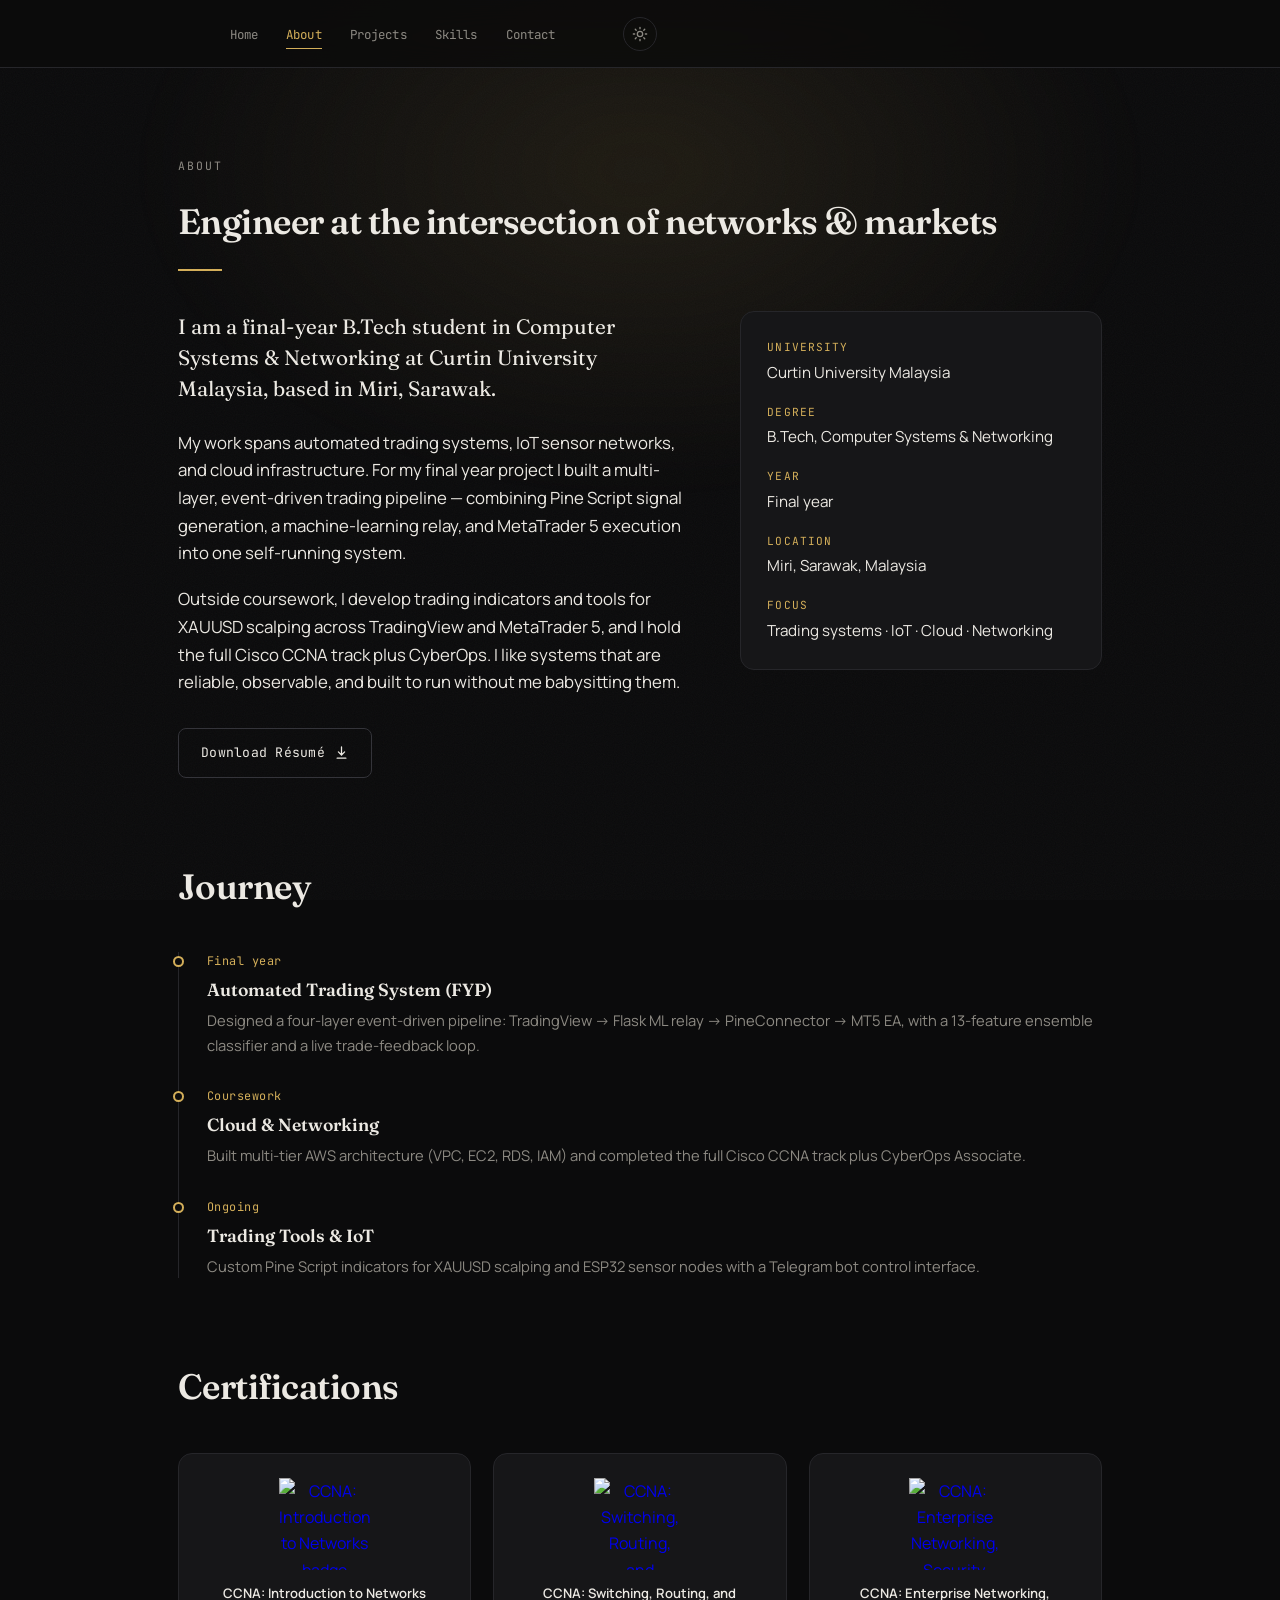
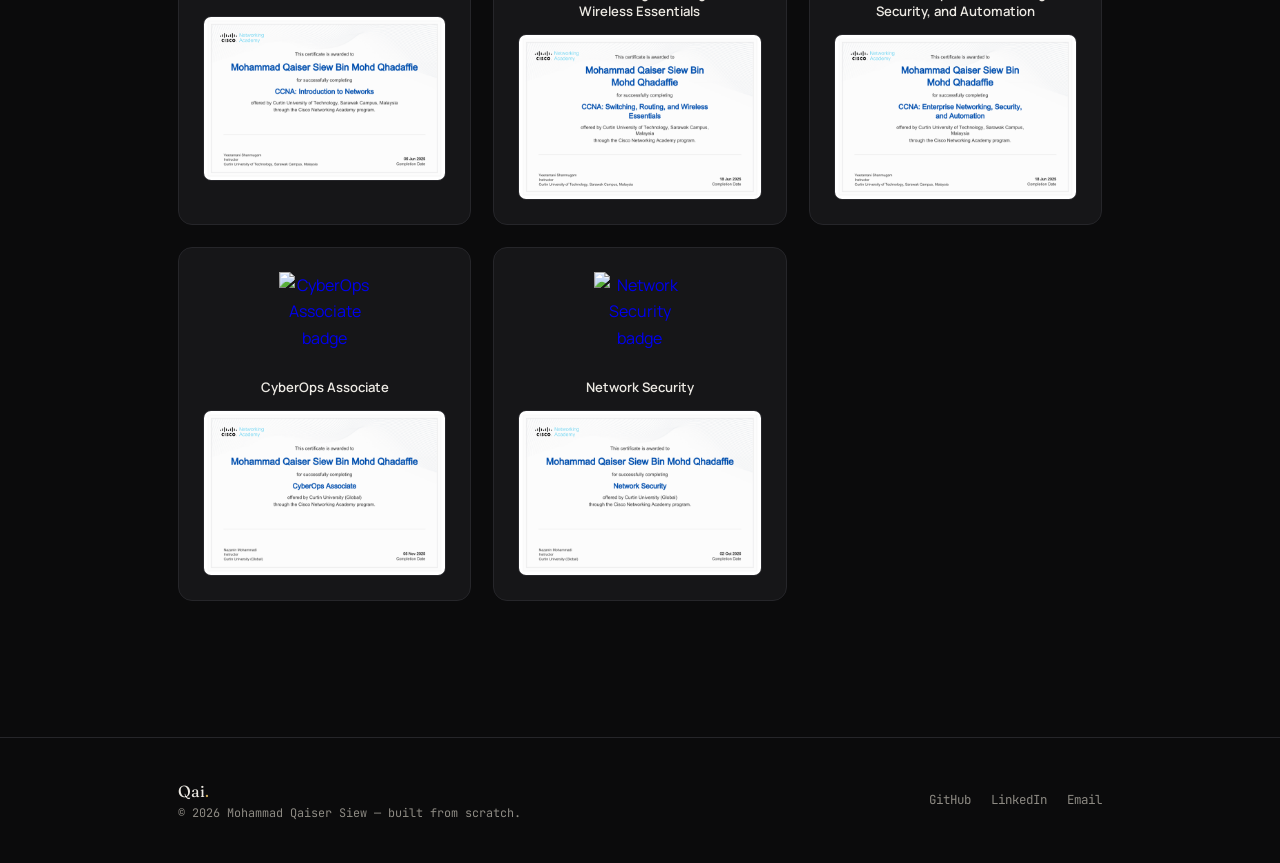
==== commit 79d092df: "style: remove redundant Qai brand from nav, center links" ====
--- a/about.html
+++ b/about.html
@@ -15,7 +15,6 @@
 <body>
   <nav>
     <div class="container">
-      <a href="index.html" class="nav-brand">Qai<span class="dot">.</span></a>
       <ul class="nav-links">
         <li><a href="index.html">Home</a></li>
         <li><a href="about.html">About</a></li>
--- a/css/style.css
+++ b/css/style.css
@@ -120,27 +120,18 @@
 
 nav .container {
   height: 100%;
-  display: flex;
-  align-items: center;
-  justify-content: space-between;
+  display: grid;
+  grid-template-columns: 1fr auto 1fr;
+  align-items: center;
   gap: 16px;
 }
-
-.nav-brand {
-  font-family: var(--font-display);
-  font-size: 1.15rem;
-  font-weight: 600;
-  letter-spacing: -0.01em;
-  color: var(--text);
-  text-decoration: none;
-}
-.nav-brand .dot { color: var(--accent); }
 
 .nav-links {
   display: flex;
   gap: 28px;
   list-style: none;
   align-items: center;
+  justify-self: center;
 }
 
 .nav-links a {
@@ -179,6 +170,7 @@
   place-items: center;
   transition: border-color 0.2s ease, color 0.2s ease, transform 0.3s var(--ease);
   flex-shrink: 0;
+  justify-self: end;
 }
 .theme-toggle:hover { border-color: var(--accent); color: var(--accent); transform: rotate(-15deg); }
 .theme-toggle svg { width: 16px; height: 16px; }
@@ -580,7 +572,6 @@
 @media (max-width: 560px) {
   .container { padding: 0 20px; }
   .nav-links { gap: 16px; }
-  .nav-brand { display: none; }
   .card { padding: 24px; }
   .hero-actions { width: 100%; }
   .btn { flex: 1; justify-content: center; }
